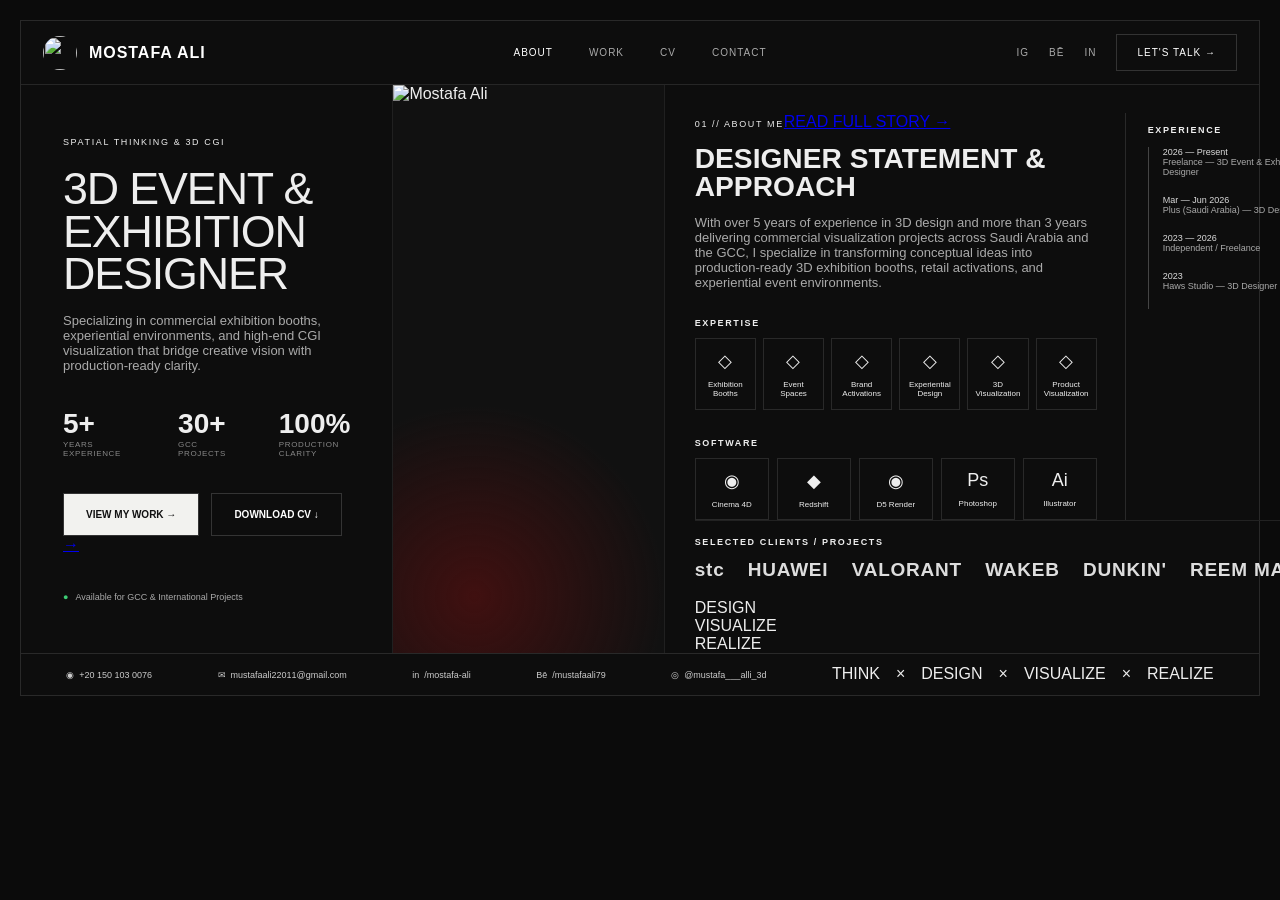
==== index.html @ ff453c5a "Add reference arrows story CTA and process labels" ====
<!doctype html><html lang="en"><head><meta charset="utf-8"><meta name="viewport" content="width=device-width,initial-scale=1"><title>Mostafa Ali — 3D Event & Exhibition Designer</title><link rel="stylesheet" href="assets/css/style.css"></head><body><div class="shell"><header class="top"><a class="identity" href="#"><img src="https://avatars.githubusercontent.com/u/331974521?v=4" alt=""><b>MOSTAFA ALI</b></a><nav><a class="active" href="#about">ABOUT</a><a href="work.html">WORK</a><a href="https://drive.google.com/file/d/16MJSN-XNbpXxex9k_omPLnBjtWDWvjJR/view" target="_blank">CV</a><a href="#contact">CONTACT</a></nav><div class="social"><a href="https://www.instagram.com/mustafa___alli_3d/" target="_blank">IG</a><a href="https://www.behance.net/mustafaali79" target="_blank">BĒ</a><a href="https://www.linkedin.com/in/mustafa-ali-787393229/" target="_blank">IN</a><a class="talk" href="https://wa.me/201501030076" target="_blank">LET'S TALK →</a></div></header><main class="dashboard" id="about"><section class="hero-copy"><small>SPATIAL THINKING & 3D CGI</small><h1>3D EVENT &<br>EXHIBITION DESIGNER</h1><p>Specializing in commercial exhibition booths, experiential environments, and high-end CGI visualization that bridge creative vision with production-ready clarity.</p><div class="metrics"><div><b>5+</b><span>YEARS EXPERIENCE</span></div><div><b>30+</b><span>GCC PROJECTS</span></div><div><b>100%</b><span>PRODUCTION CLARITY</span></div></div><div class="ctas"><a class="primary" href="work.html">VIEW MY WORK →</a><a href="https://drive.google.com/file/d/16MJSN-XNbpXxex9k_omPLnBjtWDWvjJR/view" target="_blank">DOWNLOAD CV ↓</a></div><a class="circle-arrow" href="work.html">→</a><div class="available">● &nbsp; Available for GCC & International Projects</div></section><section class="portrait-panel"><img src="https://avatars.githubusercontent.com/u/331974521?v=4" alt="Mostafa Ali"></section><section class="profile-panel"><div class="profile-main"><div class="profile-top"><small>01 // ABOUT ME</small><a href="#contact">READ FULL STORY →</a></div><h2>DESIGNER STATEMENT & APPROACH</h2><p>With over 5 years of experience in 3D design and more than 3 years delivering commercial visualization projects across Saudi Arabia and the GCC, I specialize in transforming conceptual ideas into production-ready 3D exhibition booths, retail activations, and experiential event environments.</p><h4>EXPERTISE</h4><div class="expertise"><span>◇<b>Exhibition<br>Booths</b></span><span>◇<b>Event<br>Spaces</b></span><span>◇<b>Brand<br>Activations</b></span><span>◇<b>Experiential<br>Design</b></span><span>◇<b>3D<br>Visualization</b></span><span>◇<b>Product<br>Visualization</b></span></div><h4>SOFTWARE</h4><div class="software-row"><span>◉<b>Cinema 4D</b></span><span>◆<b>Redshift</b></span><span>◉<b>D5 Render</b></span><span>Ps<b>Photoshop</b></span><span>Ai<b>Illustrator</b></span></div></div><aside class="experience"><h4>EXPERIENCE</h4><p><b>2026 — Present</b><br>Freelance — 3D Event & Exhibition Designer</p><p><b>Mar — Jun 2026</b><br>Plus (Saudi Arabia) — 3D Designer</p><p><b>2023 — 2026</b><br>Independent / Freelance</p><p><b>2023</b><br>Haws Studio — 3D Designer</p></aside><div class="clients"><h4>SELECTED CLIENTS / PROJECTS</h4><div><b>stc</b><b>HUAWEI</b><b>VALORANT</b><b>WAKEB</b><b>DUNKIN'</b><b>REEM MALL</b></div></div><div class="vertical-words">DESIGN<br>VISUALIZE<br>REALIZE</div></section></main><div class="contact-strip" id="contact"><a href="https://wa.me/201501030076" target="_blank">◉ &nbsp;+20 150 103 0076</a><a href="mailto:mustafaali22011@gmail.com">✉ &nbsp;mustafaali22011@gmail.com</a><a href="https://www.linkedin.com/in/mustafa-ali-787393229/" target="_blank">in &nbsp;/mostafa-ali</a><a href="https://www.behance.net/mustafaali79" target="_blank">Bē &nbsp;/mustafaali79</a><a href="https://www.instagram.com/mustafa___alli_3d/" target="_blank">◎ &nbsp;@mustafa___alli_3d</a><span class="process">THINK　×　DESIGN　×　VISUALIZE　×　REALIZE</span></div></div><script src="assets/js/projects.js"></script></body></html>
---- assets/css/style.css ----
*{box-sizing:border-box}html{scroll-behavior:smooth}body{margin:0;background:#0b0b0b;color:#eee;font-family:Arial,Helvetica,sans-serif}.shell{margin:20px;border:1px solid #292929;background:#0d0d0d}.top{height:64px;border-bottom:1px solid #262626;display:grid;grid-template-columns:1fr auto 1fr;align-items:center;padding:0 22px}.identity{display:flex;align-items:center;gap:12px;color:#fff;text-decoration:none;letter-spacing:.06em}.identity img{width:34px;height:34px;border-radius:50%;object-fit:cover}.top nav{display:flex;gap:36px}.top nav a,.social a{font-size:10px;letter-spacing:.1em;color:#aaa;text-decoration:none}.top nav a.active,.top nav a:hover{color:#fff}.social{justify-self:end;display:flex;align-items:center;gap:20px}.social .talk{border:1px solid #333;padding:12px 20px;color:#fff}.dashboard{display:grid;grid-template-columns:30% 22% 48%;min-height:560px}.hero-copy{padding:46px 42px 26px}.hero-copy small,.profile-panel small,h4{font-size:9px;letter-spacing:.18em}.hero-copy h1{font-size:clamp(38px,3.5vw,66px);line-height:.95;font-weight:500;letter-spacing:-.025em;margin:18px 0}.hero-copy>p,.profile-main>p{color:#aaa;font-size:13px;max-width:600px}.metrics{display:flex;gap:52px;margin:35px 0}.metrics div{display:flex;flex-direction:column}.metrics b{font-size:28px}.metrics span{font-size:8px;color:#888;letter-spacing:.08em}.ctas{display:flex;gap:12px}.ctas a{border:1px solid #343434;color:#fff;text-decoration:none;padding:15px 22px;font-size:10px;font-weight:700}.ctas .primary{background:#f2f2ef;color:#111}.available{margin-top:38px;color:#aaa;font-size:9px}.available:first-letter{color:#3dcc75}.portrait-panel{border-left:1px solid #202020;border-right:1px solid #202020;background:radial-gradient(circle at 30% 90%,#401010,transparent 35%),#111;overflow:hidden}.portrait-panel img{width:100%;height:100%;object-fit:cover;object-position:center top;display:block;filter:saturate(.88)}.profile-panel{display:grid;grid-template-columns:1fr 185px;grid-template-rows:1fr auto;padding:28px 30px 0;gap:0 28px}.profile-main h2{font-size:clamp(24px,2.2vw,39px);line-height:1;margin:14px 0}.profile-main h4{margin:28px 0 10px}.expertise{display:grid;grid-template-columns:repeat(6,1fr);gap:7px}.expertise span,.software-row span{border:1px solid #292929;min-height:72px;display:flex;flex-direction:column;align-items:center;justify-content:center;text-align:center;font-size:18px}.expertise b,.software-row b{font-size:8px;font-weight:500;margin-top:8px}.software-row{display:flex;gap:8px}.software-row span{width:74px;min-height:62px}.experience{border-left:1px solid #292929;padding-left:22px}.experience p{font-size:9px;color:#aaa;border-left:1px solid #444;padding:0 0 18px 14px;margin:0}.experience b{color:#ddd;font-weight:500}.clients{grid-column:1/3;border-top:1px solid #222;padding:16px 0 18px}.clients h4{margin:0 0 12px}.clients div{display:flex;align-items:center;justify-content:space-between;gap:20px;flex-wrap:wrap}.clients b{font-size:19px;letter-spacing:.04em;color:#ddd}.contact-strip{min-height:42px;border-top:1px solid #292929;display:flex;align-items:center;justify-content:space-around;gap:15px;padding:10px 20px}.contact-strip a{font-size:9px;color:#ccc;text-decoration:none}.work-page{margin:20px;border:1px solid #292929;background:#0d0d0d;min-height:calc(100vh - 40px)}.work-layout{display:grid;grid-template-columns:26% 74%;padding:42px;gap:28px}.work-intro{position:sticky;top:30px;align-self:start}.work-intro h1{font-size:48px;line-height:.95;font-weight:500;margin:18px 0}.work-intro p{color:#999;font-size:12px;max-width:280px}.filters{display:flex;flex-wrap:wrap;gap:7px;margin-top:28px}.filters button{background:none;border:1px solid #292929;color:#aaa;padding:10px 14px;font-size:8px;letter-spacing:.08em}.filters button.active{background:#eee;color:#111}.project-grid{display:grid;grid-template-columns:repeat(4,1fr);gap:10px}.project-card{position:relative;min-height:250px;background:#151515;border:1px solid #292929;overflow:hidden;text-decoration:none;color:#fff}.project-card.wide{grid-column:auto}.project-image{position:absolute;inset:0;width:100%;height:75%;object-fit:cover;transition:.4s}.project-card:hover .project-image{transform:scale(1.02)}.project-overlay{position:absolute;left:0;right:0;bottom:0;min-height:25%;background:#111;padding:10px 12px;display:flex;justify-content:space-between;align-items:center}.project-overlay h3{font-size:12px;margin:0}.project-overlay p{font-size:8px;color:#999;margin:4px 0 0;text-transform:uppercase}.project-overlay span{font-size:9px}.project-page{max-width:1300px;margin:auto;padding:30px}.project-hero{padding:45px 0}.project-hero h1{font-size:clamp(45px,7vw,95px);font-weight:500;line-height:.95}.project-meta{display:flex;gap:30px;font-size:10px;color:#999}.gallery{display:grid;gap:12px}.gallery figure{margin:0}.gallery img{width:100%;display:block}.project-end{padding:30px 0 80px;display:flex;gap:10px}.btn{border:1px solid #333;padding:14px 18px;color:#fff;text-decoration:none;font-size:10px}.btn.light{background:#eee;color:#111}@media(max-width:1000px){.dashboard{grid-template-columns:1fr 1fr}.profile-panel{grid-column:1/3}.portrait-panel{min-height:500px}.expertise{grid-template-columns:repeat(3,1fr)}.work-layout{grid-template-columns:1fr}.work-intro{position:static}.project-grid{grid-template-columns:repeat(2,1fr)}}@media(max-width:650px){.shell,.work-page{margin:8px}.top{grid-template-columns:1fr auto;height:auto;padding:12px}.top nav{order:3;grid-column:1/3;width:100%;justify-content:space-between;margin-top:12px;gap:10px}.social>a:not(.talk){display:none}.dashboard{display:block}.hero-copy{padding:42px 20px}.hero-copy h1{font-size:44px}.metrics{gap:24px}.metrics b{font-size:22px}.portrait-panel{height:480px}.profile-panel{display:block;padding:30px 20px}.experience{margin-top:28px}.expertise{grid-template-columns:repeat(2,1fr)}.clients{margin-top:20px}.contact-strip{flex-direction:column;align-items:flex-start;padding:18px}.work-layout{padding:25px 14px}.project-grid{grid-template-columns:1fr}.project-card{min-height:330px}.software-row{flex-wrap:wrap}}
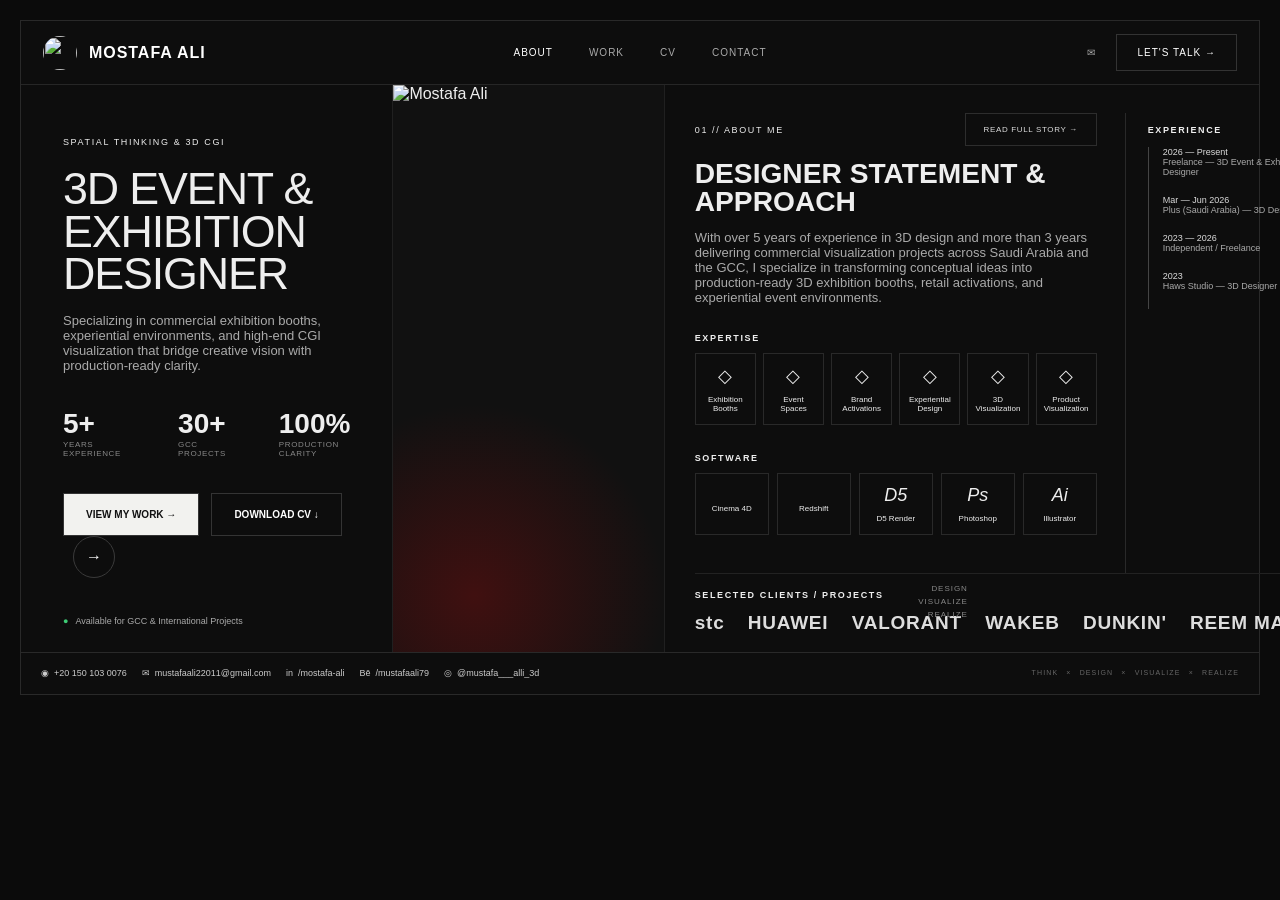
==== commit c344030f: "Improve homepage portrait and clickable social/software icons" ====
--- a/index.html
+++ b/index.html
@@ -1 +1,14 @@
-<!doctype html><html lang="en"><head><meta charset="utf-8"><meta name="viewport" content="width=device-width,initial-scale=1"><title>Mostafa Ali — 3D Event & Exhibition Designer</title><link rel="stylesheet" href="assets/css/style.css"></head><body><div class="shell"><header class="top"><a class="identity" href="#"><img src="https://avatars.githubusercontent.com/u/331974521?v=4" alt=""><b>MOSTAFA ALI</b></a><nav><a class="active" href="#about">ABOUT</a><a href="work.html">WORK</a><a href="https://drive.google.com/file/d/16MJSN-XNbpXxex9k_omPLnBjtWDWvjJR/view" target="_blank">CV</a><a href="#contact">CONTACT</a></nav><div class="social"><a href="https://www.instagram.com/mustafa___alli_3d/" target="_blank">IG</a><a href="https://www.behance.net/mustafaali79" target="_blank">BĒ</a><a href="https://www.linkedin.com/in/mustafa-ali-787393229/" target="_blank">IN</a><a class="talk" href="https://wa.me/201501030076" target="_blank">LET'S TALK →</a></div></header><main class="dashboard" id="about"><section class="hero-copy"><small>SPATIAL THINKING & 3D CGI</small><h1>3D EVENT &<br>EXHIBITION DESIGNER</h1><p>Specializing in commercial exhibition booths, experiential environments, and high-end CGI visualization that bridge creative vision with production-ready clarity.</p><div class="metrics"><div><b>5+</b><span>YEARS EXPERIENCE</span></div><div><b>30+</b><span>GCC PROJECTS</span></div><div><b>100%</b><span>PRODUCTION CLARITY</span></div></div><div class="ctas"><a class="primary" href="work.html">VIEW MY WORK →</a><a href="https://drive.google.com/file/d/16MJSN-XNbpXxex9k_omPLnBjtWDWvjJR/view" target="_blank">DOWNLOAD CV ↓</a></div><a class="circle-arrow" href="work.html">→</a><div class="available">● &nbsp; Available for GCC & International Projects</div></section><section class="portrait-panel"><img src="https://avatars.githubusercontent.com/u/331974521?v=4" alt="Mostafa Ali"></section><section class="profile-panel"><div class="profile-main"><div class="profile-top"><small>01 // ABOUT ME</small><a href="#contact">READ FULL STORY →</a></div><h2>DESIGNER STATEMENT & APPROACH</h2><p>With over 5 years of experience in 3D design and more than 3 years delivering commercial visualization projects across Saudi Arabia and the GCC, I specialize in transforming conceptual ideas into production-ready 3D exhibition booths, retail activations, and experiential event environments.</p><h4>EXPERTISE</h4><div class="expertise"><span>◇<b>Exhibition<br>Booths</b></span><span>◇<b>Event<br>Spaces</b></span><span>◇<b>Brand<br>Activations</b></span><span>◇<b>Experiential<br>Design</b></span><span>◇<b>3D<br>Visualization</b></span><span>◇<b>Product<br>Visualization</b></span></div><h4>SOFTWARE</h4><div class="software-row"><span>◉<b>Cinema 4D</b></span><span>◆<b>Redshift</b></span><span>◉<b>D5 Render</b></span><span>Ps<b>Photoshop</b></span><span>Ai<b>Illustrator</b></span></div></div><aside class="experience"><h4>EXPERIENCE</h4><p><b>2026 — Present</b><br>Freelance — 3D Event & Exhibition Designer</p><p><b>Mar — Jun 2026</b><br>Plus (Saudi Arabia) — 3D Designer</p><p><b>2023 — 2026</b><br>Independent / Freelance</p><p><b>2023</b><br>Haws Studio — 3D Designer</p></aside><div class="clients"><h4>SELECTED CLIENTS / PROJECTS</h4><div><b>stc</b><b>HUAWEI</b><b>VALORANT</b><b>WAKEB</b><b>DUNKIN'</b><b>REEM MALL</b></div></div><div class="vertical-words">DESIGN<br>VISUALIZE<br>REALIZE</div></section></main><div class="contact-strip" id="contact"><a href="https://wa.me/201501030076" target="_blank">◉ &nbsp;+20 150 103 0076</a><a href="mailto:mustafaali22011@gmail.com">✉ &nbsp;mustafaali22011@gmail.com</a><a href="https://www.linkedin.com/in/mustafa-ali-787393229/" target="_blank">in &nbsp;/mostafa-ali</a><a href="https://www.behance.net/mustafaali79" target="_blank">Bē &nbsp;/mustafaali79</a><a href="https://www.instagram.com/mustafa___alli_3d/" target="_blank">◎ &nbsp;@mustafa___alli_3d</a><span class="process">THINK　×　DESIGN　×　VISUALIZE　×　REALIZE</span></div></div><script src="assets/js/projects.js"></script></body></html>+<!doctype html><html lang="en"><head><meta charset="utf-8"><meta name="viewport" content="width=device-width,initial-scale=1"><title>Mostafa Ali — 3D Event & Exhibition Designer</title><link rel="stylesheet" href="assets/css/style.css?v=8"></head><body><div class="shell"><header class="top"><a class="identity" href="#"><img src="assets/images/profile.webp" alt=""><b>MOSTAFA ALI</b></a><nav><a class="active" href="#about">ABOUT</a><a href="work.html">WORK</a><a href="https://drive.google.com/file/d/16MJSN-XNbpXxex9k_omPLnBjtWDWvjJR/view" target="_blank">CV</a><a href="#contact">CONTACT</a></nav><div class="social social-icons">
+<a class="social-icon" href="https://www.instagram.com/mustafa___alli_3d/" target="_blank" rel="noopener" aria-label="Instagram" title="Instagram"><img src="https://cdn.simpleicons.org/instagram/ffffff" alt=""></a>
+<a class="social-icon" href="https://www.behance.net/mustafaali79" target="_blank" rel="noopener" aria-label="Behance" title="Behance"><img src="https://cdn.simpleicons.org/behance/ffffff" alt=""></a>
+<a class="social-icon" href="https://www.linkedin.com/in/mustafa-ali-787393229/" target="_blank" rel="noopener" aria-label="LinkedIn" title="LinkedIn"><img src="https://cdn.simpleicons.org/linkedin/ffffff" alt=""></a>
+<a class="social-icon" href="https://wa.me/201501030076" target="_blank" rel="noopener" aria-label="WhatsApp" title="WhatsApp"><img src="https://cdn.simpleicons.org/whatsapp/ffffff" alt=""></a>
+<a class="social-icon mail-icon" href="mailto:mustafaali22011@gmail.com" aria-label="Email" title="Email"><span>✉</span></a>
+<a class="talk" href="https://wa.me/201501030076" target="_blank" rel="noopener">LET'S TALK →</a>
+</div></header><main class="dashboard" id="about"><section class="hero-copy"><small>SPATIAL THINKING & 3D CGI</small><h1>3D EVENT &<br>EXHIBITION DESIGNER</h1><p>Specializing in commercial exhibition booths, experiential environments, and high-end CGI visualization that bridge creative vision with production-ready clarity.</p><div class="metrics"><div><b>5+</b><span>YEARS EXPERIENCE</span></div><div><b>30+</b><span>GCC PROJECTS</span></div><div><b>100%</b><span>PRODUCTION CLARITY</span></div></div><div class="ctas"><a class="primary" href="work.html">VIEW MY WORK →</a><a href="https://drive.google.com/file/d/16MJSN-XNbpXxex9k_omPLnBjtWDWvjJR/view" target="_blank">DOWNLOAD CV ↓</a></div><a class="circle-arrow" href="work.html">→</a><div class="available">● &nbsp; Available for GCC & International Projects</div></section><section class="portrait-panel"><img src="assets/images/profile.webp" alt="Mostafa Ali"></section><section class="profile-panel"><div class="profile-main"><div class="profile-top"><small>01 // ABOUT ME</small><a href="#contact">READ FULL STORY →</a></div><h2>DESIGNER STATEMENT & APPROACH</h2><p>With over 5 years of experience in 3D design and more than 3 years delivering commercial visualization projects across Saudi Arabia and the GCC, I specialize in transforming conceptual ideas into production-ready 3D exhibition booths, retail activations, and experiential event environments.</p><h4>EXPERTISE</h4><div class="expertise"><span>◇<b>Exhibition<br>Booths</b></span><span>◇<b>Event<br>Spaces</b></span><span>◇<b>Brand<br>Activations</b></span><span>◇<b>Experiential<br>Design</b></span><span>◇<b>3D<br>Visualization</b></span><span>◇<b>Product<br>Visualization</b></span></div><h4>SOFTWARE</h4><div class="software-row">
+<span class="software-card"><i class="software-icon c4d-icon" aria-hidden="true"></i><b>Cinema 4D</b></span>
+<span class="software-card"><i class="software-icon redshift-icon" aria-hidden="true"><em></em></i><b>Redshift</b></span>
+<span class="software-card"><i class="software-icon d5-icon" aria-hidden="true">D5</i><b>D5 Render</b></span>
+<span class="software-card"><i class="software-icon ps-icon" aria-hidden="true">Ps</i><b>Photoshop</b></span>
+<span class="software-card"><i class="software-icon ai-icon" aria-hidden="true">Ai</i><b>Illustrator</b></span>
+</div></div><aside class="experience"><h4>EXPERIENCE</h4><p><b>2026 — Present</b><br>Freelance — 3D Event & Exhibition Designer</p><p><b>Mar — Jun 2026</b><br>Plus (Saudi Arabia) — 3D Designer</p><p><b>2023 — 2026</b><br>Independent / Freelance</p><p><b>2023</b><br>Haws Studio — 3D Designer</p></aside><div class="clients"><h4>SELECTED CLIENTS / PROJECTS</h4><div><b>stc</b><b>HUAWEI</b><b>VALORANT</b><b>WAKEB</b><b>DUNKIN'</b><b>REEM MALL</b></div></div><div class="vertical-words">DESIGN<br>VISUALIZE<br>REALIZE</div></section></main><div class="contact-strip" id="contact"><a href="https://wa.me/201501030076" target="_blank">◉ &nbsp;+20 150 103 0076</a><a href="mailto:mustafaali22011@gmail.com">✉ &nbsp;mustafaali22011@gmail.com</a><a href="https://www.linkedin.com/in/mustafa-ali-787393229/" target="_blank">in &nbsp;/mostafa-ali</a><a href="https://www.behance.net/mustafaali79" target="_blank">Bē &nbsp;/mustafaali79</a><a href="https://www.instagram.com/mustafa___alli_3d/" target="_blank">◎ &nbsp;@mustafa___alli_3d</a><span class="process">THINK　×　DESIGN　×　VISUALIZE　×　REALIZE</span></div></div><script src="assets/js/projects.js"></script></body></html>
--- a/assets/css/style.css
+++ b/assets/css/style.css
@@ -1 +1,54 @@
-*{box-sizing:border-box}html{scroll-behavior:smooth}body{margin:0;background:#0b0b0b;color:#eee;font-family:Arial,Helvetica,sans-serif}.shell{margin:20px;border:1px solid #292929;background:#0d0d0d}.top{height:64px;border-bottom:1px solid #262626;display:grid;grid-template-columns:1fr auto 1fr;align-items:center;padding:0 22px}.identity{display:flex;align-items:center;gap:12px;color:#fff;text-decoration:none;letter-spacing:.06em}.identity img{width:34px;height:34px;border-radius:50%;object-fit:cover}.top nav{display:flex;gap:36px}.top nav a,.social a{font-size:10px;letter-spacing:.1em;color:#aaa;text-decoration:none}.top nav a.active,.top nav a:hover{color:#fff}.social{justify-self:end;display:flex;align-items:center;gap:20px}.social .talk{border:1px solid #333;padding:12px 20px;color:#fff}.dashboard{display:grid;grid-template-columns:30% 22% 48%;min-height:560px}.hero-copy{padding:46px 42px 26px}.hero-copy small,.profile-panel small,h4{font-size:9px;letter-spacing:.18em}.hero-copy h1{font-size:clamp(38px,3.5vw,66px);line-height:.95;font-weight:500;letter-spacing:-.025em;margin:18px 0}.hero-copy>p,.profile-main>p{color:#aaa;font-size:13px;max-width:600px}.metrics{display:flex;gap:52px;margin:35px 0}.metrics div{display:flex;flex-direction:column}.metrics b{font-size:28px}.metrics span{font-size:8px;color:#888;letter-spacing:.08em}.ctas{display:flex;gap:12px}.ctas a{border:1px solid #343434;color:#fff;text-decoration:none;padding:15px 22px;font-size:10px;font-weight:700}.ctas .primary{background:#f2f2ef;color:#111}.available{margin-top:38px;color:#aaa;font-size:9px}.available:first-letter{color:#3dcc75}.portrait-panel{border-left:1px solid #202020;border-right:1px solid #202020;background:radial-gradient(circle at 30% 90%,#401010,transparent 35%),#111;overflow:hidden}.portrait-panel img{width:100%;height:100%;object-fit:cover;object-position:center top;display:block;filter:saturate(.88)}.profile-panel{display:grid;grid-template-columns:1fr 185px;grid-template-rows:1fr auto;padding:28px 30px 0;gap:0 28px}.profile-main h2{font-size:clamp(24px,2.2vw,39px);line-height:1;margin:14px 0}.profile-main h4{margin:28px 0 10px}.expertise{display:grid;grid-template-columns:repeat(6,1fr);gap:7px}.expertise span,.software-row span{border:1px solid #292929;min-height:72px;display:flex;flex-direction:column;align-items:center;justify-content:center;text-align:center;font-size:18px}.expertise b,.software-row b{font-size:8px;font-weight:500;margin-top:8px}.software-row{display:flex;gap:8px}.software-row span{width:74px;min-height:62px}.experience{border-left:1px solid #292929;padding-left:22px}.experience p{font-size:9px;color:#aaa;border-left:1px solid #444;padding:0 0 18px 14px;margin:0}.experience b{color:#ddd;font-weight:500}.clients{grid-column:1/3;border-top:1px solid #222;padding:16px 0 18px}.clients h4{margin:0 0 12px}.clients div{display:flex;align-items:center;justify-content:space-between;gap:20px;flex-wrap:wrap}.clients b{font-size:19px;letter-spacing:.04em;color:#ddd}.contact-strip{min-height:42px;border-top:1px solid #292929;display:flex;align-items:center;justify-content:space-around;gap:15px;padding:10px 20px}.contact-strip a{font-size:9px;color:#ccc;text-decoration:none}.work-page{margin:20px;border:1px solid #292929;background:#0d0d0d;min-height:calc(100vh - 40px)}.work-layout{display:grid;grid-template-columns:26% 74%;padding:42px;gap:28px}.work-intro{position:sticky;top:30px;align-self:start}.work-intro h1{font-size:48px;line-height:.95;font-weight:500;margin:18px 0}.work-intro p{color:#999;font-size:12px;max-width:280px}.filters{display:flex;flex-wrap:wrap;gap:7px;margin-top:28px}.filters button{background:none;border:1px solid #292929;color:#aaa;padding:10px 14px;font-size:8px;letter-spacing:.08em}.filters button.active{background:#eee;color:#111}.project-grid{display:grid;grid-template-columns:repeat(4,1fr);gap:10px}.project-card{position:relative;min-height:250px;background:#151515;border:1px solid #292929;overflow:hidden;text-decoration:none;color:#fff}.project-card.wide{grid-column:auto}.project-image{position:absolute;inset:0;width:100%;height:75%;object-fit:cover;transition:.4s}.project-card:hover .project-image{transform:scale(1.02)}.project-overlay{position:absolute;left:0;right:0;bottom:0;min-height:25%;background:#111;padding:10px 12px;display:flex;justify-content:space-between;align-items:center}.project-overlay h3{font-size:12px;margin:0}.project-overlay p{font-size:8px;color:#999;margin:4px 0 0;text-transform:uppercase}.project-overlay span{font-size:9px}.project-page{max-width:1300px;margin:auto;padding:30px}.project-hero{padding:45px 0}.project-hero h1{font-size:clamp(45px,7vw,95px);font-weight:500;line-height:.95}.project-meta{display:flex;gap:30px;font-size:10px;color:#999}.gallery{display:grid;gap:12px}.gallery figure{margin:0}.gallery img{width:100%;display:block}.project-end{padding:30px 0 80px;display:flex;gap:10px}.btn{border:1px solid #333;padding:14px 18px;color:#fff;text-decoration:none;font-size:10px}.btn.light{background:#eee;color:#111}@media(max-width:1000px){.dashboard{grid-template-columns:1fr 1fr}.profile-panel{grid-column:1/3}.portrait-panel{min-height:500px}.expertise{grid-template-columns:repeat(3,1fr)}.work-layout{grid-template-columns:1fr}.work-intro{position:static}.project-grid{grid-template-columns:repeat(2,1fr)}}@media(max-width:650px){.shell,.work-page{margin:8px}.top{grid-template-columns:1fr auto;height:auto;padding:12px}.top nav{order:3;grid-column:1/3;width:100%;justify-content:space-between;margin-top:12px;gap:10px}.social>a:not(.talk){display:none}.dashboard{display:block}.hero-copy{padding:42px 20px}.hero-copy h1{font-size:44px}.metrics{gap:24px}.metrics b{font-size:22px}.portrait-panel{height:480px}.profile-panel{display:block;padding:30px 20px}.experience{margin-top:28px}.expertise{grid-template-columns:repeat(2,1fr)}.clients{margin-top:20px}.contact-strip{flex-direction:column;align-items:flex-start;padding:18px}.work-layout{padding:25px 14px}.project-grid{grid-template-columns:1fr}.project-card{min-height:330px}.software-row{flex-wrap:wrap}}+*{box-sizing:border-box}html{scroll-behavior:smooth}body{margin:0;background:#0b0b0b;color:#eee;font-family:Arial,Helvetica,sans-serif}.shell{margin:20px;border:1px solid #292929;background:#0d0d0d}.top{height:64px;border-bottom:1px solid #262626;display:grid;grid-template-columns:1fr auto 1fr;align-items:center;padding:0 22px}.identity{display:flex;align-items:center;gap:12px;color:#fff;text-decoration:none;letter-spacing:.06em}.identity img{width:34px;height:34px;border-radius:50%;object-fit:cover}.top nav{display:flex;gap:36px}.top nav a,.social a{font-size:10px;letter-spacing:.1em;color:#aaa;text-decoration:none}.top nav a.active,.top nav a:hover{color:#fff}.social{justify-self:end;display:flex;align-items:center;gap:20px}.social .talk{border:1px solid #333;padding:12px 20px;color:#fff}.dashboard{display:grid;grid-template-columns:30% 22% 48%;min-height:560px}.hero-copy{padding:46px 42px 26px}.hero-copy small,.profile-panel small,h4{font-size:9px;letter-spacing:.18em}.hero-copy h1{font-size:clamp(38px,3.5vw,66px);line-height:.95;font-weight:500;letter-spacing:-.025em;margin:18px 0}.hero-copy>p,.profile-main>p{color:#aaa;font-size:13px;max-width:600px}.metrics{display:flex;gap:52px;margin:35px 0}.metrics div{display:flex;flex-direction:column}.metrics b{font-size:28px}.metrics span{font-size:8px;color:#888;letter-spacing:.08em}.ctas{display:flex;gap:12px}.ctas a{border:1px solid #343434;color:#fff;text-decoration:none;padding:15px 22px;font-size:10px;font-weight:700}.ctas .primary{background:#f2f2ef;color:#111}.available{margin-top:38px;color:#aaa;font-size:9px}.available:first-letter{color:#3dcc75}.portrait-panel{border-left:1px solid #202020;border-right:1px solid #202020;background:radial-gradient(circle at 30% 90%,#401010,transparent 35%),#111;overflow:hidden}.portrait-panel img{width:100%;height:100%;object-fit:cover;object-position:center top;display:block;filter:saturate(.88)}.profile-panel{display:grid;grid-template-columns:1fr 185px;grid-template-rows:1fr auto;padding:28px 30px 0;gap:0 28px}.profile-main h2{font-size:clamp(24px,2.2vw,39px);line-height:1;margin:14px 0}.profile-main h4{margin:28px 0 10px}.expertise{display:grid;grid-template-columns:repeat(6,1fr);gap:7px}.expertise span,.software-row span{border:1px solid #292929;min-height:72px;display:flex;flex-direction:column;align-items:center;justify-content:center;text-align:center;font-size:18px}.expertise b,.software-row b{font-size:8px;font-weight:500;margin-top:8px}.software-row{display:flex;gap:8px}.software-row span{width:74px;min-height:62px}.experience{border-left:1px solid #292929;padding-left:22px}.experience p{font-size:9px;color:#aaa;border-left:1px solid #444;padding:0 0 18px 14px;margin:0}.experience b{color:#ddd;font-weight:500}.clients{grid-column:1/3;border-top:1px solid #222;padding:16px 0 18px}.clients h4{margin:0 0 12px}.clients div{display:flex;align-items:center;justify-content:space-between;gap:20px;flex-wrap:wrap}.clients b{font-size:19px;letter-spacing:.04em;color:#ddd}.contact-strip{min-height:42px;border-top:1px solid #292929;display:flex;align-items:center;justify-content:space-around;gap:15px;padding:10px 20px}.contact-strip a{font-size:9px;color:#ccc;text-decoration:none}.work-page{margin:20px;border:1px solid #292929;background:#0d0d0d;min-height:calc(100vh - 40px)}.work-layout{display:grid;grid-template-columns:26% 74%;padding:42px;gap:28px}.work-intro{position:sticky;top:30px;align-self:start}.work-intro h1{font-size:48px;line-height:.95;font-weight:500;margin:18px 0}.work-intro p{color:#999;font-size:12px;max-width:280px}.filters{display:flex;flex-wrap:wrap;gap:7px;margin-top:28px}.filters button{background:none;border:1px solid #292929;color:#aaa;padding:10px 14px;font-size:8px;letter-spacing:.08em}.filters button.active{background:#eee;color:#111}.project-grid{display:grid;grid-template-columns:repeat(4,1fr);gap:10px}.project-card{position:relative;min-height:250px;background:#151515;border:1px solid #292929;overflow:hidden;text-decoration:none;color:#fff}.project-card.wide{grid-column:auto}.project-image{position:absolute;inset:0;width:100%;height:75%;object-fit:cover;transition:.4s}.project-card:hover .project-image{transform:scale(1.02)}.project-overlay{position:absolute;left:0;right:0;bottom:0;min-height:25%;background:#111;padding:10px 12px;display:flex;justify-content:space-between;align-items:center}.project-overlay h3{font-size:12px;margin:0}.project-overlay p{font-size:8px;color:#999;margin:4px 0 0;text-transform:uppercase}.project-overlay span{font-size:9px}.project-page{max-width:1300px;margin:auto;padding:30px}.project-hero{padding:45px 0}.project-hero h1{font-size:clamp(45px,7vw,95px);font-weight:500;line-height:.95}.project-meta{display:flex;gap:30px;font-size:10px;color:#999}.gallery{display:grid;gap:12px}.gallery figure{margin:0}.gallery img{width:100%;display:block}.project-end{padding:30px 0 80px;display:flex;gap:10px}.btn{border:1px solid #333;padding:14px 18px;color:#fff;text-decoration:none;font-size:10px}.btn.light{background:#eee;color:#111}@media(max-width:1000px){.dashboard{grid-template-columns:1fr 1fr}.profile-panel{grid-column:1/3}.portrait-panel{min-height:500px}.expertise{grid-template-columns:repeat(3,1fr)}.work-layout{grid-template-columns:1fr}.work-intro{position:static}.project-grid{grid-template-columns:repeat(2,1fr)}}@media(max-width:650px){.shell,.work-page{margin:8px}.top{grid-template-columns:1fr auto;height:auto;padding:12px}.top nav{order:3;grid-column:1/3;width:100%;justify-content:space-between;margin-top:12px;gap:10px}.social>a:not(.talk){display:none}.dashboard{display:block}.hero-copy{padding:42px 20px}.hero-copy h1{font-size:44px}.metrics{gap:24px}.metrics b{font-size:22px}.portrait-panel{height:480px}.profile-panel{display:block;padding:30px 20px}.experience{margin-top:28px}.expertise{grid-template-columns:repeat(2,1fr)}.clients{margin-top:20px}.contact-strip{flex-direction:column;align-items:flex-start;padding:18px}.work-layout{padding:25px 14px}.project-grid{grid-template-columns:1fr}.project-card{min-height:330px}.software-row{flex-wrap:wrap}}
+.circle-arrow{display:inline-grid;place-items:center;width:42px;height:42px;border:1px solid #3a3a3a;border-radius:50%;color:#fff;text-decoration:none;margin:0 0 0 10px}.profile-top{display:flex;justify-content:space-between;align-items:center}.profile-top a{border:1px solid #2d2d2d;padding:11px 18px;color:#ddd;text-decoration:none;font-size:8px;letter-spacing:.08em}.vertical-words{position:absolute;right:49%;bottom:30px;text-align:right;color:#888;font-size:8px;letter-spacing:.12em;line-height:1.6}.profile-panel{position:relative}.process{margin-left:auto;color:#666;font-size:7px;letter-spacing:.16em}.contact-strip{position:relative}.project-overlay{gap:10px}.project-overlay .num{font-size:18px;font-weight:400}.project-overlay>div{flex:1}.project-card{min-height:260px}@media(max-width:650px){.vertical-words,.process{display:none}.profile-top a{display:none}.circle-arrow{vertical-align:middle}}
+
+/* Project detail page */
+.project-shell{margin:20px;border:1px solid #292929;background:#0d0d0d;min-height:calc(100vh - 40px)}
+.project-top{grid-template-columns:1fr auto 1fr}
+.project-top .identity{justify-self:start}
+.project-top .identity b{color:#d8c9b4;font-size:15px;font-weight:700;letter-spacing:.12em}
+.project-top nav{justify-self:center;display:flex;align-items:center;gap:38px}
+.project-top nav a{color:#a99780;font-size:10px;font-weight:600;letter-spacing:.15em;transition:.2s}
+.project-top nav a:hover,.project-top nav a.active{color:#f0dfc7}
+.project-top .social{justify-self:end}
+.project-page{max-width:none;margin:0;padding:0}
+.project-hero-card{max-width:1380px;margin:0 auto;padding:58px 48px 34px;border-bottom:1px solid #282828}
+.project-back{display:inline-block;color:#8e806f;font-size:10px;letter-spacing:.14em;text-decoration:none;margin-bottom:42px}
+.project-title-row{display:grid;grid-template-columns:minmax(0,1fr) auto;gap:45px;align-items:end}
+.project-kicker{font-size:9px;letter-spacing:.18em;color:#8f8374;margin-bottom:14px}
+.project-title-row h1{font-size:clamp(48px,6.5vw,104px);line-height:.92;font-weight:500;letter-spacing:-.04em;margin:0;max-width:1000px;overflow-wrap:anywhere}
+.behance-btn{display:inline-flex;align-items:center;justify-content:center;min-height:46px;padding:0 22px;border-radius:14px;background:#eee8df;color:#111!important;text-decoration:none!important;font-size:10px;font-weight:800;letter-spacing:.08em;border:1px solid #eee8df;white-space:nowrap;box-shadow:0 5px 18px rgba(0,0,0,.2)}
+.behance-btn:hover{background:#fff;border-color:#fff}
+.project-facts{display:grid;grid-template-columns:2fr 1fr 1fr;gap:18px;margin-top:48px;padding-top:20px;border-top:1px solid #262626}
+.project-facts div{display:flex;flex-direction:column;gap:5px}
+.project-facts span{font-size:8px;color:#777;letter-spacing:.14em}
+.project-facts b{font-size:10px;color:#c7bba9;letter-spacing:.06em;font-weight:600}
+.gallery{max-width:1380px;margin:0 auto;padding:30px 48px 44px;display:grid;grid-template-columns:repeat(2,minmax(0,1fr));gap:16px}
+.gallery figure{margin:0;background:#121212;overflow:hidden;border:1px solid #222}
+.gallery figure:first-child,.gallery figure:nth-child(6n+1){grid-column:1/-1}
+.gallery img{display:block;width:100%;height:100%;min-height:280px;object-fit:cover}
+.gallery figure:first-child img,.gallery figure:nth-child(6n+1) img{height:auto;min-height:0;object-fit:contain}
+.project-end{max-width:1380px;margin:0 auto;padding:0 48px 65px;display:flex;gap:12px;flex-wrap:wrap}
+.back-work-btn{display:inline-flex;align-items:center;justify-content:center;min-height:46px;padding:0 22px;border-radius:14px;border:1px solid #333;color:#c9bca9;text-decoration:none;font-size:10px;font-weight:700;letter-spacing:.08em}
+.back-work-btn:hover{border-color:#6d6254;color:#fff}
+@media(max-width:900px){
+  .project-shell{margin:8px}
+  .project-top{grid-template-columns:1fr auto}
+  .project-top nav{order:3;grid-column:1/3;width:100%;justify-content:center;margin-top:12px;gap:22px}
+  .project-top .social{display:none}
+  .project-hero-card{padding:42px 22px 28px}
+  .project-title-row{grid-template-columns:1fr;align-items:start}
+  .project-title-row .behance-btn{justify-self:start}
+  .project-facts{grid-template-columns:1fr 1fr 1fr}
+  .gallery{padding:22px;grid-template-columns:1fr;gap:10px}
+  .gallery figure,.gallery figure:first-child,.gallery figure:nth-child(6n+1){grid-column:auto}
+  .gallery img,.gallery figure:first-child img,.gallery figure:nth-child(6n+1) img{height:auto;min-height:0;object-fit:contain}
+  .project-end{padding:0 22px 45px}
+}
+@media(max-width:560px){
+  .project-top .identity b{font-size:12px}
+  .project-top nav{gap:14px}
+  .project-top nav a{font-size:8px}
+  .project-title-row h1{font-size:43px}
+  .project-facts{grid-template-columns:1fr;gap:12px}
+  .behance-btn,.back-work-btn{width:100%}
+}
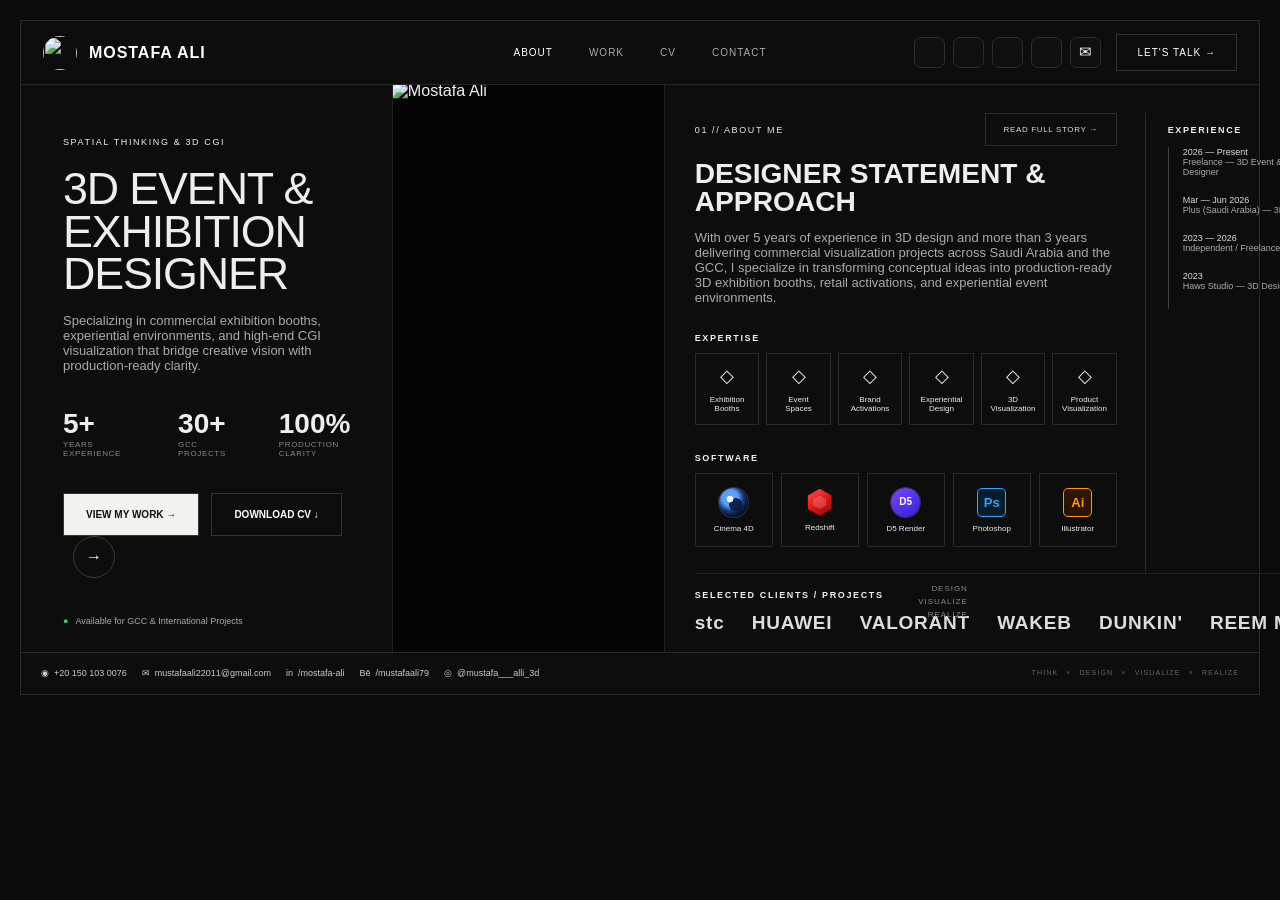
==== commit 393d918f: "Use full-quality portfolio portrait asset on homepage" ====
--- a/index.html
+++ b/index.html
@@ -1,11 +1,11 @@
-<!doctype html><html lang="en"><head><meta charset="utf-8"><meta name="viewport" content="width=device-width,initial-scale=1"><title>Mostafa Ali — 3D Event & Exhibition Designer</title><link rel="stylesheet" href="assets/css/style.css?v=8"></head><body><div class="shell"><header class="top"><a class="identity" href="#"><img src="assets/images/profile.webp" alt=""><b>MOSTAFA ALI</b></a><nav><a class="active" href="#about">ABOUT</a><a href="work.html">WORK</a><a href="https://drive.google.com/file/d/16MJSN-XNbpXxex9k_omPLnBjtWDWvjJR/view" target="_blank">CV</a><a href="#contact">CONTACT</a></nav><div class="social social-icons">
+<!doctype html><html lang="en"><head><meta charset="utf-8"><meta name="viewport" content="width=device-width,initial-scale=1"><title>Mostafa Ali — 3D Event & Exhibition Designer</title><link rel="stylesheet" href="assets/css/style.css?v=8"></head><body><div class="shell"><header class="top"><a class="identity" href="#"><img src="https://raw.githubusercontent.com/timo69181-lang/Portfolio-/main/assets/profile/profile-Laaaaaaaast.jpg" alt=""><b>MOSTAFA ALI</b></a><nav><a class="active" href="#about">ABOUT</a><a href="work.html">WORK</a><a href="https://drive.google.com/file/d/16MJSN-XNbpXxex9k_omPLnBjtWDWvjJR/view" target="_blank">CV</a><a href="#contact">CONTACT</a></nav><div class="social social-icons">
 <a class="social-icon" href="https://www.instagram.com/mustafa___alli_3d/" target="_blank" rel="noopener" aria-label="Instagram" title="Instagram"><img src="https://cdn.simpleicons.org/instagram/ffffff" alt=""></a>
 <a class="social-icon" href="https://www.behance.net/mustafaali79" target="_blank" rel="noopener" aria-label="Behance" title="Behance"><img src="https://cdn.simpleicons.org/behance/ffffff" alt=""></a>
 <a class="social-icon" href="https://www.linkedin.com/in/mustafa-ali-787393229/" target="_blank" rel="noopener" aria-label="LinkedIn" title="LinkedIn"><img src="https://cdn.simpleicons.org/linkedin/ffffff" alt=""></a>
 <a class="social-icon" href="https://wa.me/201501030076" target="_blank" rel="noopener" aria-label="WhatsApp" title="WhatsApp"><img src="https://cdn.simpleicons.org/whatsapp/ffffff" alt=""></a>
 <a class="social-icon mail-icon" href="mailto:mustafaali22011@gmail.com" aria-label="Email" title="Email"><span>✉</span></a>
 <a class="talk" href="https://wa.me/201501030076" target="_blank" rel="noopener">LET'S TALK →</a>
-</div></header><main class="dashboard" id="about"><section class="hero-copy"><small>SPATIAL THINKING & 3D CGI</small><h1>3D EVENT &<br>EXHIBITION DESIGNER</h1><p>Specializing in commercial exhibition booths, experiential environments, and high-end CGI visualization that bridge creative vision with production-ready clarity.</p><div class="metrics"><div><b>5+</b><span>YEARS EXPERIENCE</span></div><div><b>30+</b><span>GCC PROJECTS</span></div><div><b>100%</b><span>PRODUCTION CLARITY</span></div></div><div class="ctas"><a class="primary" href="work.html">VIEW MY WORK →</a><a href="https://drive.google.com/file/d/16MJSN-XNbpXxex9k_omPLnBjtWDWvjJR/view" target="_blank">DOWNLOAD CV ↓</a></div><a class="circle-arrow" href="work.html">→</a><div class="available">● &nbsp; Available for GCC & International Projects</div></section><section class="portrait-panel"><img src="assets/images/profile.webp" alt="Mostafa Ali"></section><section class="profile-panel"><div class="profile-main"><div class="profile-top"><small>01 // ABOUT ME</small><a href="#contact">READ FULL STORY →</a></div><h2>DESIGNER STATEMENT & APPROACH</h2><p>With over 5 years of experience in 3D design and more than 3 years delivering commercial visualization projects across Saudi Arabia and the GCC, I specialize in transforming conceptual ideas into production-ready 3D exhibition booths, retail activations, and experiential event environments.</p><h4>EXPERTISE</h4><div class="expertise"><span>◇<b>Exhibition<br>Booths</b></span><span>◇<b>Event<br>Spaces</b></span><span>◇<b>Brand<br>Activations</b></span><span>◇<b>Experiential<br>Design</b></span><span>◇<b>3D<br>Visualization</b></span><span>◇<b>Product<br>Visualization</b></span></div><h4>SOFTWARE</h4><div class="software-row">
+</div></header><main class="dashboard" id="about"><section class="hero-copy"><small>SPATIAL THINKING & 3D CGI</small><h1>3D EVENT &<br>EXHIBITION DESIGNER</h1><p>Specializing in commercial exhibition booths, experiential environments, and high-end CGI visualization that bridge creative vision with production-ready clarity.</p><div class="metrics"><div><b>5+</b><span>YEARS EXPERIENCE</span></div><div><b>30+</b><span>GCC PROJECTS</span></div><div><b>100%</b><span>PRODUCTION CLARITY</span></div></div><div class="ctas"><a class="primary" href="work.html">VIEW MY WORK →</a><a href="https://drive.google.com/file/d/16MJSN-XNbpXxex9k_omPLnBjtWDWvjJR/view" target="_blank">DOWNLOAD CV ↓</a></div><a class="circle-arrow" href="work.html">→</a><div class="available">● &nbsp; Available for GCC & International Projects</div></section><section class="portrait-panel"><img src="https://raw.githubusercontent.com/timo69181-lang/Portfolio-/main/assets/profile/profile-Laaaaaaaast.jpg" alt="Mostafa Ali"></section><section class="profile-panel"><div class="profile-main"><div class="profile-top"><small>01 // ABOUT ME</small><a href="#contact">READ FULL STORY →</a></div><h2>DESIGNER STATEMENT & APPROACH</h2><p>With over 5 years of experience in 3D design and more than 3 years delivering commercial visualization projects across Saudi Arabia and the GCC, I specialize in transforming conceptual ideas into production-ready 3D exhibition booths, retail activations, and experiential event environments.</p><h4>EXPERTISE</h4><div class="expertise"><span>◇<b>Exhibition<br>Booths</b></span><span>◇<b>Event<br>Spaces</b></span><span>◇<b>Brand<br>Activations</b></span><span>◇<b>Experiential<br>Design</b></span><span>◇<b>3D<br>Visualization</b></span><span>◇<b>Product<br>Visualization</b></span></div><h4>SOFTWARE</h4><div class="software-row">
 <span class="software-card"><i class="software-icon c4d-icon" aria-hidden="true"></i><b>Cinema 4D</b></span>
 <span class="software-card"><i class="software-icon redshift-icon" aria-hidden="true"><em></em></i><b>Redshift</b></span>
 <span class="software-card"><i class="software-icon d5-icon" aria-hidden="true">D5</i><b>D5 Render</b></span>
--- a/assets/css/style.css
+++ b/assets/css/style.css
@@ -52,3 +52,127 @@
   .project-facts{grid-template-columns:1fr;gap:12px}
   .behance-btn,.back-work-btn{width:100%}
 }
+
+
+/* Homepage visual polish: portrait + clear software/social icons */
+.portrait-panel{
+  display:flex;
+  align-items:center;
+  justify-content:center;
+  background:#050505;
+}
+.portrait-panel img{
+  width:100%;
+  height:100%;
+  object-fit:cover;
+  object-position:50% 48%;
+  display:block;
+  filter:none;
+  image-rendering:auto;
+  transform:scale(1.01);
+}
+.identity img{
+  object-position:50% 40%;
+  filter:none;
+}
+.social-icons{
+  gap:8px;
+}
+.social-icons .social-icon{
+  width:31px;
+  height:31px;
+  border:1px solid #2d2d2d;
+  border-radius:7px;
+  display:inline-flex;
+  align-items:center;
+  justify-content:center;
+  padding:0;
+  background:#101010;
+  transition:background .2s,border-color .2s,transform .2s;
+}
+.social-icons .social-icon:hover{
+  background:#1d1d1d;
+  border-color:#5a5a5a;
+  transform:translateY(-1px);
+}
+.social-icons .social-icon img{
+  width:15px;
+  height:15px;
+  display:block;
+}
+.social-icons .mail-icon span{
+  color:#fff;
+  font-size:15px;
+  line-height:1;
+  transform:translateY(-1px);
+}
+.social-icons .talk{
+  margin-left:7px;
+}
+.software-row{
+  align-items:stretch;
+}
+.software-row .software-card{
+  width:78px;
+  min-height:74px;
+  gap:7px;
+  padding:7px 5px;
+}
+.software-row .software-card b{
+  margin-top:0;
+}
+.software-icon{
+  width:29px;
+  height:29px;
+  display:grid;
+  place-items:center;
+  flex:0 0 auto;
+  font-style:normal;
+  font-size:10px;
+  font-weight:800;
+  line-height:1;
+}
+.c4d-icon{
+  border-radius:50%;
+  background:
+    radial-gradient(circle at 38% 38%,#f6f8ff 0 13%,transparent 14%),
+    radial-gradient(circle at 58% 58%,#0c224f 0 27%,transparent 28%),
+    radial-gradient(circle at 38% 34%,#5aa4ff 0 31%,#204b9b 49%,#0c1736 72%);
+  box-shadow:inset -3px -4px 8px rgba(0,0,0,.42),0 0 0 1px rgba(130,170,255,.25);
+}
+.redshift-icon{
+  position:relative;
+  width:27px;
+  height:27px;
+  border-radius:6px;
+  background:linear-gradient(145deg,#ff5454,#df1717 50%,#8c0505);
+  clip-path:polygon(50% 0,94% 25%,94% 75%,50% 100%,6% 75%,6% 25%);
+  box-shadow:0 0 12px rgba(230,25,25,.22);
+}
+.redshift-icon:before{
+  content:"";
+  position:absolute;
+  inset:7px;
+  background:rgba(255,255,255,.18);
+  clip-path:polygon(50% 0,100% 25%,100% 75%,50% 100%,0 75%,0 25%);
+}
+.d5-icon{
+  border-radius:50%;
+  color:#fff;
+  background:linear-gradient(145deg,#7b46ff,#3220d5);
+  box-shadow:0 0 0 1px rgba(159,125,255,.3);
+}
+.ps-icon,.ai-icon{
+  border-radius:5px;
+  border:1px solid currentColor;
+  font-size:13px;
+}
+.ps-icon{background:#061e2c;color:#31a8ff}
+.ai-icon{background:#2b1400;color:#ff9a00}
+@media(max-width:1150px){
+  .social-icons .social-icon{width:28px;height:28px}
+  .social-icons .talk{padding:10px 14px}
+}
+@media(max-width:650px){
+  .portrait-panel img{object-position:50% 45%}
+}
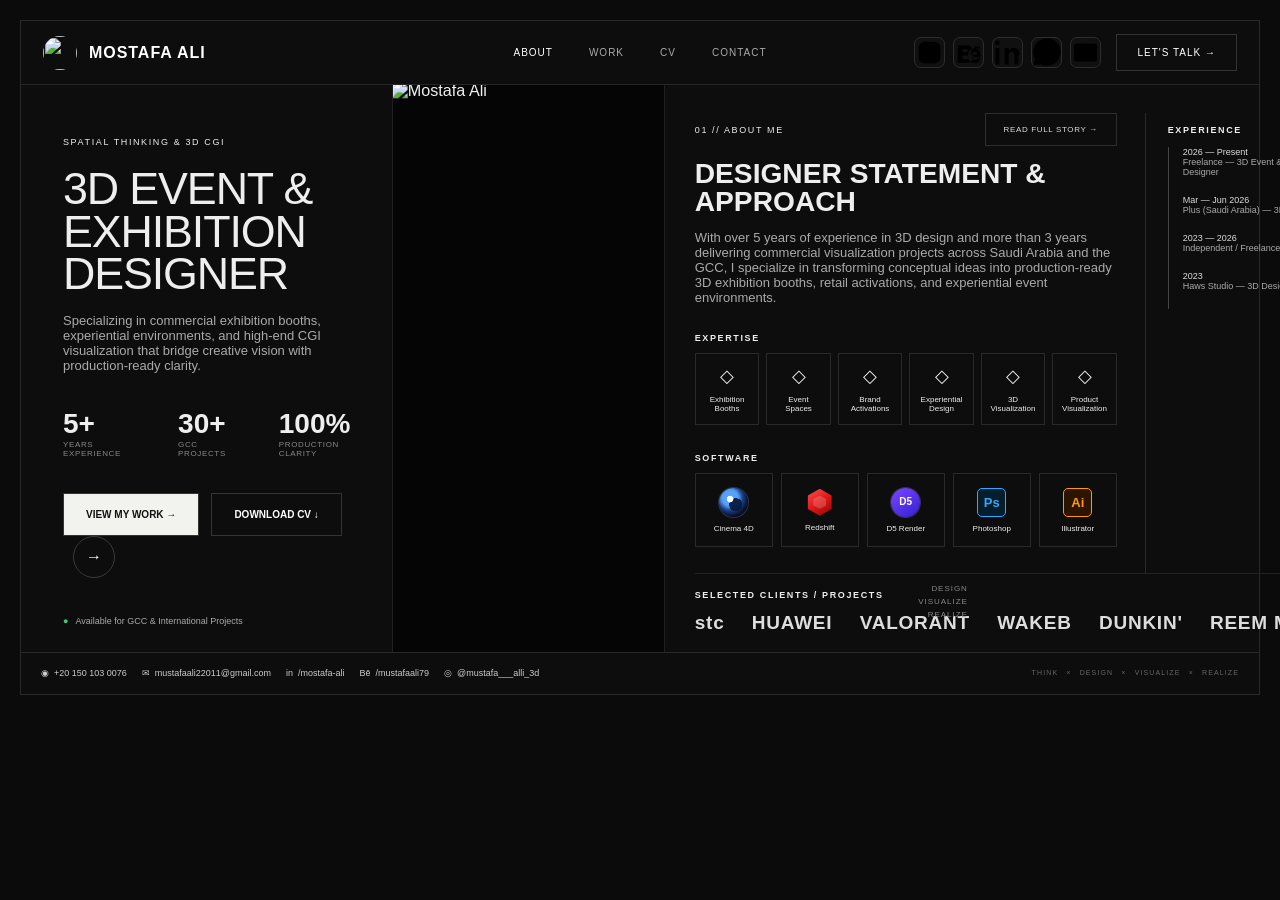
==== commit 2f018a34: "Fix LinkedIn icon and use reliable inline social icons" ====
--- a/index.html
+++ b/index.html
@@ -1,9 +1,14 @@
 <!doctype html><html lang="en"><head><meta charset="utf-8"><meta name="viewport" content="width=device-width,initial-scale=1"><title>Mostafa Ali — 3D Event & Exhibition Designer</title><link rel="stylesheet" href="assets/css/style.css?v=8"></head><body><div class="shell"><header class="top"><a class="identity" href="#"><img src="https://raw.githubusercontent.com/timo69181-lang/Portfolio-/main/assets/profile/profile-Laaaaaaaast.jpg" alt=""><b>MOSTAFA ALI</b></a><nav><a class="active" href="#about">ABOUT</a><a href="work.html">WORK</a><a href="https://drive.google.com/file/d/16MJSN-XNbpXxex9k_omPLnBjtWDWvjJR/view" target="_blank">CV</a><a href="#contact">CONTACT</a></nav><div class="social social-icons">
-<a class="social-icon" href="https://www.instagram.com/mustafa___alli_3d/" target="_blank" rel="noopener" aria-label="Instagram" title="Instagram"><img src="https://cdn.simpleicons.org/instagram/ffffff" alt=""></a>
-<a class="social-icon" href="https://www.behance.net/mustafaali79" target="_blank" rel="noopener" aria-label="Behance" title="Behance"><img src="https://cdn.simpleicons.org/behance/ffffff" alt=""></a>
-<a class="social-icon" href="https://www.linkedin.com/in/mustafa-ali-787393229/" target="_blank" rel="noopener" aria-label="LinkedIn" title="LinkedIn"><img src="https://cdn.simpleicons.org/linkedin/ffffff" alt=""></a>
-<a class="social-icon" href="https://wa.me/201501030076" target="_blank" rel="noopener" aria-label="WhatsApp" title="WhatsApp"><img src="https://cdn.simpleicons.org/whatsapp/ffffff" alt=""></a>
-<a class="social-icon mail-icon" href="mailto:mustafaali22011@gmail.com" aria-label="Email" title="Email"><span>✉</span></a>
+<a class="social-icon" href="https://www.instagram.com/mustafa___alli_3d/" target="_blank" rel="noopener" aria-label="Instagram" title="Instagram">
+<svg viewBox="0 0 24 24" aria-hidden="true"><rect x="3" y="3" width="18" height="18" rx="5" ry="5"/><circle cx="12" cy="12" r="4"/><circle cx="17.5" cy="6.5" r="1"/></svg></a>
+<a class="social-icon" href="https://www.behance.net/mustafaali79" target="_blank" rel="noopener" aria-label="Behance" title="Behance">
+<svg viewBox="0 0 24 24" aria-hidden="true"><path d="M3 6h7.1c3 0 4.8 1.4 4.8 3.6 0 1.5-.8 2.6-2 3.1 1.8.5 2.8 1.8 2.8 3.6 0 2.7-2.1 4.2-5.5 4.2H3V6zm4 3v2.6h2.7c1 0 1.6-.4 1.6-1.3S10.7 9 9.7 9H7zm0 5.4v3.1h3c1.2 0 1.9-.5 1.9-1.6s-.7-1.5-1.9-1.5H7zM16.7 7h4.8v1.6h-4.8V7zm5.3 7.2c0-3.5-2-5.6-5.1-5.6-3.3 0-5.5 2.5-5.5 6s2.2 5.9 5.6 5.9c2.6 0 4.4-1.2 5-3.5h-3c-.3.7-.9 1.1-1.9 1.1-1.4 0-2.2-.8-2.4-2.2H22v-1.7zm-7.2-.5c.2-1.5 1-2.3 2.2-2.3s2 .8 2.1 2.3h-4.3z"/></svg></a>
+<a class="social-icon" href="https://www.linkedin.com/in/mustafa-ali-787393229/" target="_blank" rel="noopener" aria-label="LinkedIn" title="LinkedIn">
+<svg viewBox="0 0 24 24" aria-hidden="true"><path d="M5.2 8.3H2V22h3.2V8.3zM3.6 2A1.9 1.9 0 1 0 3.6 5.8 1.9 1.9 0 0 0 3.6 2zM22 14.2c0-4.1-2.2-6-5.1-6-2.3 0-3.4 1.3-4 2.2V8.3H9.7V22h3.2v-6.8c0-1.8.3-3.6 2.6-3.6 2.2 0 2.3 2.1 2.3 3.7V22H21v-7.8h1z"/></svg></a>
+<a class="social-icon" href="https://wa.me/201501030076" target="_blank" rel="noopener" aria-label="WhatsApp" title="WhatsApp">
+<svg viewBox="0 0 24 24" aria-hidden="true"><path d="M20.5 3.5A11.5 11.5 0 0 0 2.4 17.3L1 23l5.9-1.3A11.5 11.5 0 0 0 20.5 3.5z"/><path class="cut" d="M8.4 7.2c-.3-.6-.6-.6-.9-.6h-.8c-.3 0-.7.1-1 .5-.4.4-1.3 1.3-1.3 3.2s1.4 3.7 1.6 4c.2.3 2.8 4.3 6.8 6 3.3 1.4 4 .9 4.7.8.7-.1 2.3-.9 2.6-1.8.3-.9.3-1.6.2-1.8-.1-.2-.4-.3-.8-.5l-2.6-1.2c-.4-.2-.7-.3-1 .3-.3.5-1.1 1.3-1.4 1.6-.3.3-.5.3-1 .1-.5-.2-2-.7-3.8-2.3-1.4-1.2-2.3-2.7-2.6-3.2-.3-.5 0-.8.2-1 .2-.2.5-.5.7-.7.2-.2.3-.4.5-.7.2-.3.1-.5 0-.7L8.4 7.2z"/></svg></a>
+<a class="social-icon mail-icon" href="mailto:mustafaali22011@gmail.com" aria-label="Email" title="Email">
+<svg viewBox="0 0 24 24" aria-hidden="true"><rect x="2.5" y="4.5" width="19" height="15" rx="2"/><path d="M4 6l8 7 8-7"/></svg></a>
 <a class="talk" href="https://wa.me/201501030076" target="_blank" rel="noopener">LET'S TALK →</a>
 </div></header><main class="dashboard" id="about"><section class="hero-copy"><small>SPATIAL THINKING & 3D CGI</small><h1>3D EVENT &<br>EXHIBITION DESIGNER</h1><p>Specializing in commercial exhibition booths, experiential environments, and high-end CGI visualization that bridge creative vision with production-ready clarity.</p><div class="metrics"><div><b>5+</b><span>YEARS EXPERIENCE</span></div><div><b>30+</b><span>GCC PROJECTS</span></div><div><b>100%</b><span>PRODUCTION CLARITY</span></div></div><div class="ctas"><a class="primary" href="work.html">VIEW MY WORK →</a><a href="https://drive.google.com/file/d/16MJSN-XNbpXxex9k_omPLnBjtWDWvjJR/view" target="_blank">DOWNLOAD CV ↓</a></div><a class="circle-arrow" href="work.html">→</a><div class="available">● &nbsp; Available for GCC & International Projects</div></section><section class="portrait-panel"><img src="https://raw.githubusercontent.com/timo69181-lang/Portfolio-/main/assets/profile/profile-Laaaaaaaast.jpg" alt="Mostafa Ali"></section><section class="profile-panel"><div class="profile-main"><div class="profile-top"><small>01 // ABOUT ME</small><a href="#contact">READ FULL STORY →</a></div><h2>DESIGNER STATEMENT & APPROACH</h2><p>With over 5 years of experience in 3D design and more than 3 years delivering commercial visualization projects across Saudi Arabia and the GCC, I specialize in transforming conceptual ideas into production-ready 3D exhibition booths, retail activations, and experiential event environments.</p><h4>EXPERTISE</h4><div class="expertise"><span>◇<b>Exhibition<br>Booths</b></span><span>◇<b>Event<br>Spaces</b></span><span>◇<b>Brand<br>Activations</b></span><span>◇<b>Experiential<br>Design</b></span><span>◇<b>3D<br>Visualization</b></span><span>◇<b>Product<br>Visualization</b></span></div><h4>SOFTWARE</h4><div class="software-row">
 <span class="software-card"><i class="software-icon c4d-icon" aria-hidden="true"></i><b>Cinema 4D</b></span>
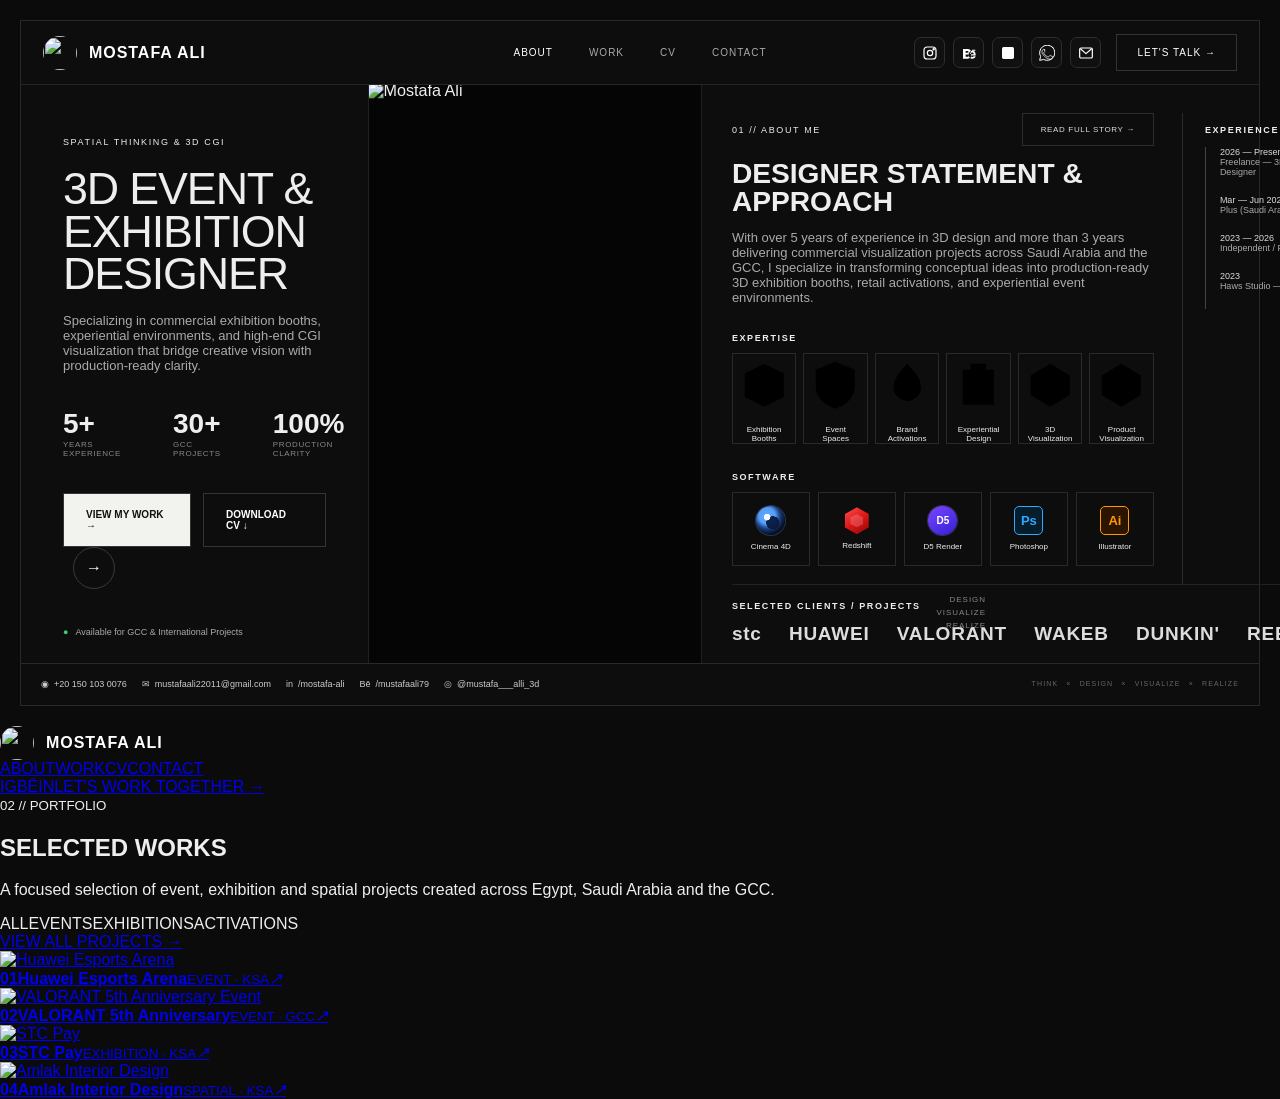
==== commit 09a78870: "Match expertise icons and add selected works homepage panel" ====
--- a/index.html
+++ b/index.html
@@ -3,17 +3,55 @@
 <svg viewBox="0 0 24 24" aria-hidden="true"><rect x="3" y="3" width="18" height="18" rx="5" ry="5"/><circle cx="12" cy="12" r="4"/><circle cx="17.5" cy="6.5" r="1"/></svg></a>
 <a class="social-icon" href="https://www.behance.net/mustafaali79" target="_blank" rel="noopener" aria-label="Behance" title="Behance">
 <svg viewBox="0 0 24 24" aria-hidden="true"><path d="M3 6h7.1c3 0 4.8 1.4 4.8 3.6 0 1.5-.8 2.6-2 3.1 1.8.5 2.8 1.8 2.8 3.6 0 2.7-2.1 4.2-5.5 4.2H3V6zm4 3v2.6h2.7c1 0 1.6-.4 1.6-1.3S10.7 9 9.7 9H7zm0 5.4v3.1h3c1.2 0 1.9-.5 1.9-1.6s-.7-1.5-1.9-1.5H7zM16.7 7h4.8v1.6h-4.8V7zm5.3 7.2c0-3.5-2-5.6-5.1-5.6-3.3 0-5.5 2.5-5.5 6s2.2 5.9 5.6 5.9c2.6 0 4.4-1.2 5-3.5h-3c-.3.7-.9 1.1-1.9 1.1-1.4 0-2.2-.8-2.4-2.2H22v-1.7zm-7.2-.5c.2-1.5 1-2.3 2.2-2.3s2 .8 2.1 2.3h-4.3z"/></svg></a>
-<a class="social-icon" href="https://www.linkedin.com/in/mustafa-ali-787393229/" target="_blank" rel="noopener" aria-label="LinkedIn" title="LinkedIn">
-<svg viewBox="0 0 24 24" aria-hidden="true"><path d="M5.2 8.3H2V22h3.2V8.3zM3.6 2A1.9 1.9 0 1 0 3.6 5.8 1.9 1.9 0 0 0 3.6 2zM22 14.2c0-4.1-2.2-6-5.1-6-2.3 0-3.4 1.3-4 2.2V8.3H9.7V22h3.2v-6.8c0-1.8.3-3.6 2.6-3.6 2.2 0 2.3 2.1 2.3 3.7V22H21v-7.8h1z"/></svg></a>
+<a class="social-icon linkedin-outline" href="https://www.linkedin.com/in/mustafa-ali-787393229/" target="_blank" rel="noopener" aria-label="LinkedIn" title="LinkedIn">
+<svg viewBox="0 0 24 24" aria-hidden="true"><rect x="3" y="3" width="18" height="18" rx="2.5"/><path d="M8 10v7M8 7.5v.1M11.3 17v-7M11.3 13.2c.7-2 4.7-2.3 4.7 1V17"/></svg></a>
 <a class="social-icon" href="https://wa.me/201501030076" target="_blank" rel="noopener" aria-label="WhatsApp" title="WhatsApp">
 <svg viewBox="0 0 24 24" aria-hidden="true"><path d="M20.5 3.5A11.5 11.5 0 0 0 2.4 17.3L1 23l5.9-1.3A11.5 11.5 0 0 0 20.5 3.5z"/><path class="cut" d="M8.4 7.2c-.3-.6-.6-.6-.9-.6h-.8c-.3 0-.7.1-1 .5-.4.4-1.3 1.3-1.3 3.2s1.4 3.7 1.6 4c.2.3 2.8 4.3 6.8 6 3.3 1.4 4 .9 4.7.8.7-.1 2.3-.9 2.6-1.8.3-.9.3-1.6.2-1.8-.1-.2-.4-.3-.8-.5l-2.6-1.2c-.4-.2-.7-.3-1 .3-.3.5-1.1 1.3-1.4 1.6-.3.3-.5.3-1 .1-.5-.2-2-.7-3.8-2.3-1.4-1.2-2.3-2.7-2.6-3.2-.3-.5 0-.8.2-1 .2-.2.5-.5.7-.7.2-.2.3-.4.5-.7.2-.3.1-.5 0-.7L8.4 7.2z"/></svg></a>
 <a class="social-icon mail-icon" href="mailto:mustafaali22011@gmail.com" aria-label="Email" title="Email">
 <svg viewBox="0 0 24 24" aria-hidden="true"><rect x="2.5" y="4.5" width="19" height="15" rx="2"/><path d="M4 6l8 7 8-7"/></svg></a>
 <a class="talk" href="https://wa.me/201501030076" target="_blank" rel="noopener">LET'S TALK →</a>
-</div></header><main class="dashboard" id="about"><section class="hero-copy"><small>SPATIAL THINKING & 3D CGI</small><h1>3D EVENT &<br>EXHIBITION DESIGNER</h1><p>Specializing in commercial exhibition booths, experiential environments, and high-end CGI visualization that bridge creative vision with production-ready clarity.</p><div class="metrics"><div><b>5+</b><span>YEARS EXPERIENCE</span></div><div><b>30+</b><span>GCC PROJECTS</span></div><div><b>100%</b><span>PRODUCTION CLARITY</span></div></div><div class="ctas"><a class="primary" href="work.html">VIEW MY WORK →</a><a href="https://drive.google.com/file/d/16MJSN-XNbpXxex9k_omPLnBjtWDWvjJR/view" target="_blank">DOWNLOAD CV ↓</a></div><a class="circle-arrow" href="work.html">→</a><div class="available">● &nbsp; Available for GCC & International Projects</div></section><section class="portrait-panel"><img src="https://raw.githubusercontent.com/timo69181-lang/Portfolio-/main/assets/profile/profile-Laaaaaaaast.jpg" alt="Mostafa Ali"></section><section class="profile-panel"><div class="profile-main"><div class="profile-top"><small>01 // ABOUT ME</small><a href="#contact">READ FULL STORY →</a></div><h2>DESIGNER STATEMENT & APPROACH</h2><p>With over 5 years of experience in 3D design and more than 3 years delivering commercial visualization projects across Saudi Arabia and the GCC, I specialize in transforming conceptual ideas into production-ready 3D exhibition booths, retail activations, and experiential event environments.</p><h4>EXPERTISE</h4><div class="expertise"><span>◇<b>Exhibition<br>Booths</b></span><span>◇<b>Event<br>Spaces</b></span><span>◇<b>Brand<br>Activations</b></span><span>◇<b>Experiential<br>Design</b></span><span>◇<b>3D<br>Visualization</b></span><span>◇<b>Product<br>Visualization</b></span></div><h4>SOFTWARE</h4><div class="software-row">
+</div></header><main class="dashboard" id="about"><section class="hero-copy"><small>SPATIAL THINKING & 3D CGI</small><h1>3D EVENT &<br>EXHIBITION DESIGNER</h1><p>Specializing in commercial exhibition booths, experiential environments, and high-end CGI visualization that bridge creative vision with production-ready clarity.</p><div class="metrics"><div><b>5+</b><span>YEARS EXPERIENCE</span></div><div><b>30+</b><span>GCC PROJECTS</span></div><div><b>100%</b><span>PRODUCTION CLARITY</span></div></div><div class="ctas"><a class="primary" href="work.html">VIEW MY WORK →</a><a href="https://drive.google.com/file/d/16MJSN-XNbpXxex9k_omPLnBjtWDWvjJR/view" target="_blank">DOWNLOAD CV ↓</a></div><a class="circle-arrow" href="work.html">→</a><div class="available">● &nbsp; Available for GCC & International Projects</div></section><section class="portrait-panel"><img src="https://raw.githubusercontent.com/timo69181-lang/Portfolio-/main/assets/profile/profile-Laaaaaaaast.jpg" alt="Mostafa Ali"></section><section class="profile-panel"><div class="profile-main"><div class="profile-top"><small>01 // ABOUT ME</small><a href="#contact">READ FULL STORY →</a></div><h2>DESIGNER STATEMENT & APPROACH</h2><p>With over 5 years of experience in 3D design and more than 3 years delivering commercial visualization projects across Saudi Arabia and the GCC, I specialize in transforming conceptual ideas into production-ready 3D exhibition booths, retail activations, and experiential event environments.</p><h4>EXPERTISE</h4><div class="expertise">
+<span><svg viewBox="0 0 32 32"><path d="M6 10l10-5 10 5v12l-10 5-10-5z"/><path d="M6 10l10 5 10-5M16 15v12"/></svg><b>Exhibition<br>Booths</b></span>
+<span><svg viewBox="0 0 32 32"><path d="M16 4l10 4v8c0 6-4 10-10 12C10 26 6 22 6 16V8z"/><path d="M12 14l4 4 5-6"/></svg><b>Event<br>Spaces</b></span>
+<span><svg viewBox="0 0 32 32"><path d="M16 5c4 5 7 7 7 12a7 7 0 1 1-14 0c0-4 3-8 7-12z"/><path d="M16 12v8M12 16h8"/></svg><b>Brand<br>Activations</b></span>
+<span><svg viewBox="0 0 32 32"><path d="M8 8h16v18H8z"/><path d="M12 8V5h8v3M12 15l3 3 6-7"/></svg><b>Experiential<br>Design</b></span>
+<span><svg viewBox="0 0 32 32"><path d="M16 5l10 6v10l-10 6-10-6V11z"/><circle cx="16" cy="16" r="3.5"/></svg><b>3D<br>Visualization</b></span>
+<span><svg viewBox="0 0 32 32"><path d="M16 5l10 6v10l-10 6-10-6V11z"/><path d="M12 18h8M13 14h6"/></svg><b>Product<br>Visualization</b></span>
+</div><h4>SOFTWARE</h4><div class="software-row">
 <span class="software-card"><i class="software-icon c4d-icon" aria-hidden="true"></i><b>Cinema 4D</b></span>
 <span class="software-card"><i class="software-icon redshift-icon" aria-hidden="true"><em></em></i><b>Redshift</b></span>
 <span class="software-card"><i class="software-icon d5-icon" aria-hidden="true">D5</i><b>D5 Render</b></span>
 <span class="software-card"><i class="software-icon ps-icon" aria-hidden="true">Ps</i><b>Photoshop</b></span>
 <span class="software-card"><i class="software-icon ai-icon" aria-hidden="true">Ai</i><b>Illustrator</b></span>
-</div></div><aside class="experience"><h4>EXPERIENCE</h4><p><b>2026 — Present</b><br>Freelance — 3D Event & Exhibition Designer</p><p><b>Mar — Jun 2026</b><br>Plus (Saudi Arabia) — 3D Designer</p><p><b>2023 — 2026</b><br>Independent / Freelance</p><p><b>2023</b><br>Haws Studio — 3D Designer</p></aside><div class="clients"><h4>SELECTED CLIENTS / PROJECTS</h4><div><b>stc</b><b>HUAWEI</b><b>VALORANT</b><b>WAKEB</b><b>DUNKIN'</b><b>REEM MALL</b></div></div><div class="vertical-words">DESIGN<br>VISUALIZE<br>REALIZE</div></section></main><div class="contact-strip" id="contact"><a href="https://wa.me/201501030076" target="_blank">◉ &nbsp;+20 150 103 0076</a><a href="mailto:mustafaali22011@gmail.com">✉ &nbsp;mustafaali22011@gmail.com</a><a href="https://www.linkedin.com/in/mustafa-ali-787393229/" target="_blank">in &nbsp;/mostafa-ali</a><a href="https://www.behance.net/mustafaali79" target="_blank">Bē &nbsp;/mustafaali79</a><a href="https://www.instagram.com/mustafa___alli_3d/" target="_blank">◎ &nbsp;@mustafa___alli_3d</a><span class="process">THINK　×　DESIGN　×　VISUALIZE　×　REALIZE</span></div></div><script src="assets/js/projects.js"></script></body></html>+</div></div><aside class="experience"><h4>EXPERIENCE</h4><p><b>2026 — Present</b><br>Freelance — 3D Event & Exhibition Designer</p><p><b>Mar — Jun 2026</b><br>Plus (Saudi Arabia) — 3D Designer</p><p><b>2023 — 2026</b><br>Independent / Freelance</p><p><b>2023</b><br>Haws Studio — 3D Designer</p></aside><div class="clients"><h4>SELECTED CLIENTS / PROJECTS</h4><div><b>stc</b><b>HUAWEI</b><b>VALORANT</b><b>WAKEB</b><b>DUNKIN'</b><b>REEM MALL</b></div></div><div class="vertical-words">DESIGN<br>VISUALIZE<br>REALIZE</div></section></main><div class="contact-strip" id="contact"><a href="https://wa.me/201501030076" target="_blank">◉ &nbsp;+20 150 103 0076</a><a href="mailto:mustafaali22011@gmail.com">✉ &nbsp;mustafaali22011@gmail.com</a><a href="https://www.linkedin.com/in/mustafa-ali-787393229/" target="_blank">in &nbsp;/mostafa-ali</a><a href="https://www.behance.net/mustafaali79" target="_blank">Bē &nbsp;/mustafaali79</a><a href="https://www.instagram.com/mustafa___alli_3d/" target="_blank">◎ &nbsp;@mustafa___alli_3d</a><span class="process">THINK　×　DESIGN　×　VISUALIZE　×　REALIZE</span></div></div>
+<section class="selected-shell" id="selected-works">
+<header class="selected-top">
+<a class="identity" href="#about"><img src="https://raw.githubusercontent.com/timo69181-lang/Portfolio-/main/assets/profile/profile-Laaaaaaaast.jpg" alt=""><b>MOSTAFA ALI</b></a>
+<nav><a href="#about">ABOUT</a><a class="active" href="#selected-works">WORK</a><a href="https://drive.google.com/file/d/16MJSN-XNbpXxex9k_omPLnBjtWDWvjJR/view" target="_blank">CV</a><a href="#contact">CONTACT</a></nav>
+<div class="selected-social"><a href="https://www.instagram.com/mustafa___alli_3d/" target="_blank">IG</a><a href="https://www.behance.net/mustafaali79" target="_blank">BĒ</a><a href="https://www.linkedin.com/in/mustafa-ali-787393229/" target="_blank">IN</a><a class="talk" href="https://wa.me/201501030076" target="_blank">LET'S WORK TOGETHER →</a></div>
+</header>
+<div class="selected-layout">
+<div class="selected-intro">
+<small>02 // PORTFOLIO</small>
+<h2>SELECTED WORKS</h2>
+<p>A focused selection of event, exhibition and spatial projects created across Egypt, Saudi Arabia and the GCC.</p>
+<div class="selected-filters"><span class="active">ALL</span><span>EVENTS</span><span>EXHIBITIONS</span><span>ACTIVATIONS</span></div>
+<a class="view-all-work" href="work.html">VIEW ALL PROJECTS →</a>
+</div>
+<div class="selected-grid">
+<a class="selected-card" href="project.html?project=huawei">
+<img src="https://drive.google.com/thumbnail?id=10balrpOg_fRC8GmbQA8YWoU3OnFk2f9e&sz=w1200" alt="Huawei Esports Arena" loading="lazy">
+<div><b>01</b><span><strong>Huawei Esports Arena</strong><small>EVENT · KSA</small></span><em>↗</em></div></a>
+<a class="selected-card" href="project.html?project=valorant">
+<img src="https://drive.google.com/thumbnail?id=1XeQmFialE7aNne73Y4mn0HoBaEEAogKd&sz=w1200" alt="VALORANT 5th Anniversary Event" loading="lazy">
+<div><b>02</b><span><strong>VALORANT 5th Anniversary</strong><small>EVENT · GCC</small></span><em>↗</em></div></a>
+<a class="selected-card" href="project.html?project=stc-booth">
+<img src="https://drive.google.com/thumbnail?id=1q9vaOryut_ppD3QeDbUzaBxL8iJHKTSf&sz=w1200" alt="STC Pay" loading="lazy">
+<div><b>03</b><span><strong>STC Pay</strong><small>EXHIBITION · KSA</small></span><em>↗</em></div></a>
+<a class="selected-card" href="project.html?project=amlak">
+<img src="https://drive.google.com/thumbnail?id=1gzPWKhcRZXwUwrjY_8yk_WD8PCV_KkNs&sz=w1200" alt="Amlak Interior Design" loading="lazy">
+<div><b>04</b><span><strong>Amlak Interior Design</strong><small>SPATIAL · KSA</small></span><em>↗</em></div></a>
+</div>
+</div>
+</section>
+<script src="assets/js/projects.js"></script></body></html>
--- a/assets/css/style.css
+++ b/assets/css/style.css
@@ -176,3 +176,44 @@
 @media(max-width:650px){
   .portrait-panel img{object-position:50% 45%}
 }
+
+
+/* Final homepage layout adjustments */
+.dashboard{
+  grid-template-columns:28% 27% 45%;
+}
+.social-icons .social-icon svg{
+  width:16px;
+  height:16px;
+  fill:none;
+  stroke:#fff;
+  stroke-width:1.8;
+  stroke-linecap:round;
+  stroke-linejoin:round;
+  display:block;
+}
+.social-icons .social-icon:nth-child(2) svg,
+.social-icons .social-icon:nth-child(3) svg{
+  fill:#fff;
+  stroke:none;
+}
+.social-icons .social-icon:nth-child(4) svg{
+  fill:none;
+  stroke:#fff;
+  stroke-width:1.5;
+}
+.social-icons .social-icon:nth-child(4) .cut{
+  fill:none;
+  stroke:#fff;
+  stroke-width:1.15;
+}
+.social-icons .mail-icon svg{
+  fill:none;
+  stroke:#fff;
+}
+.portrait-panel img{
+  object-position:50% 47%;
+}
+@media(max-width:1000px){
+  .dashboard{grid-template-columns:1fr 1fr}
+}
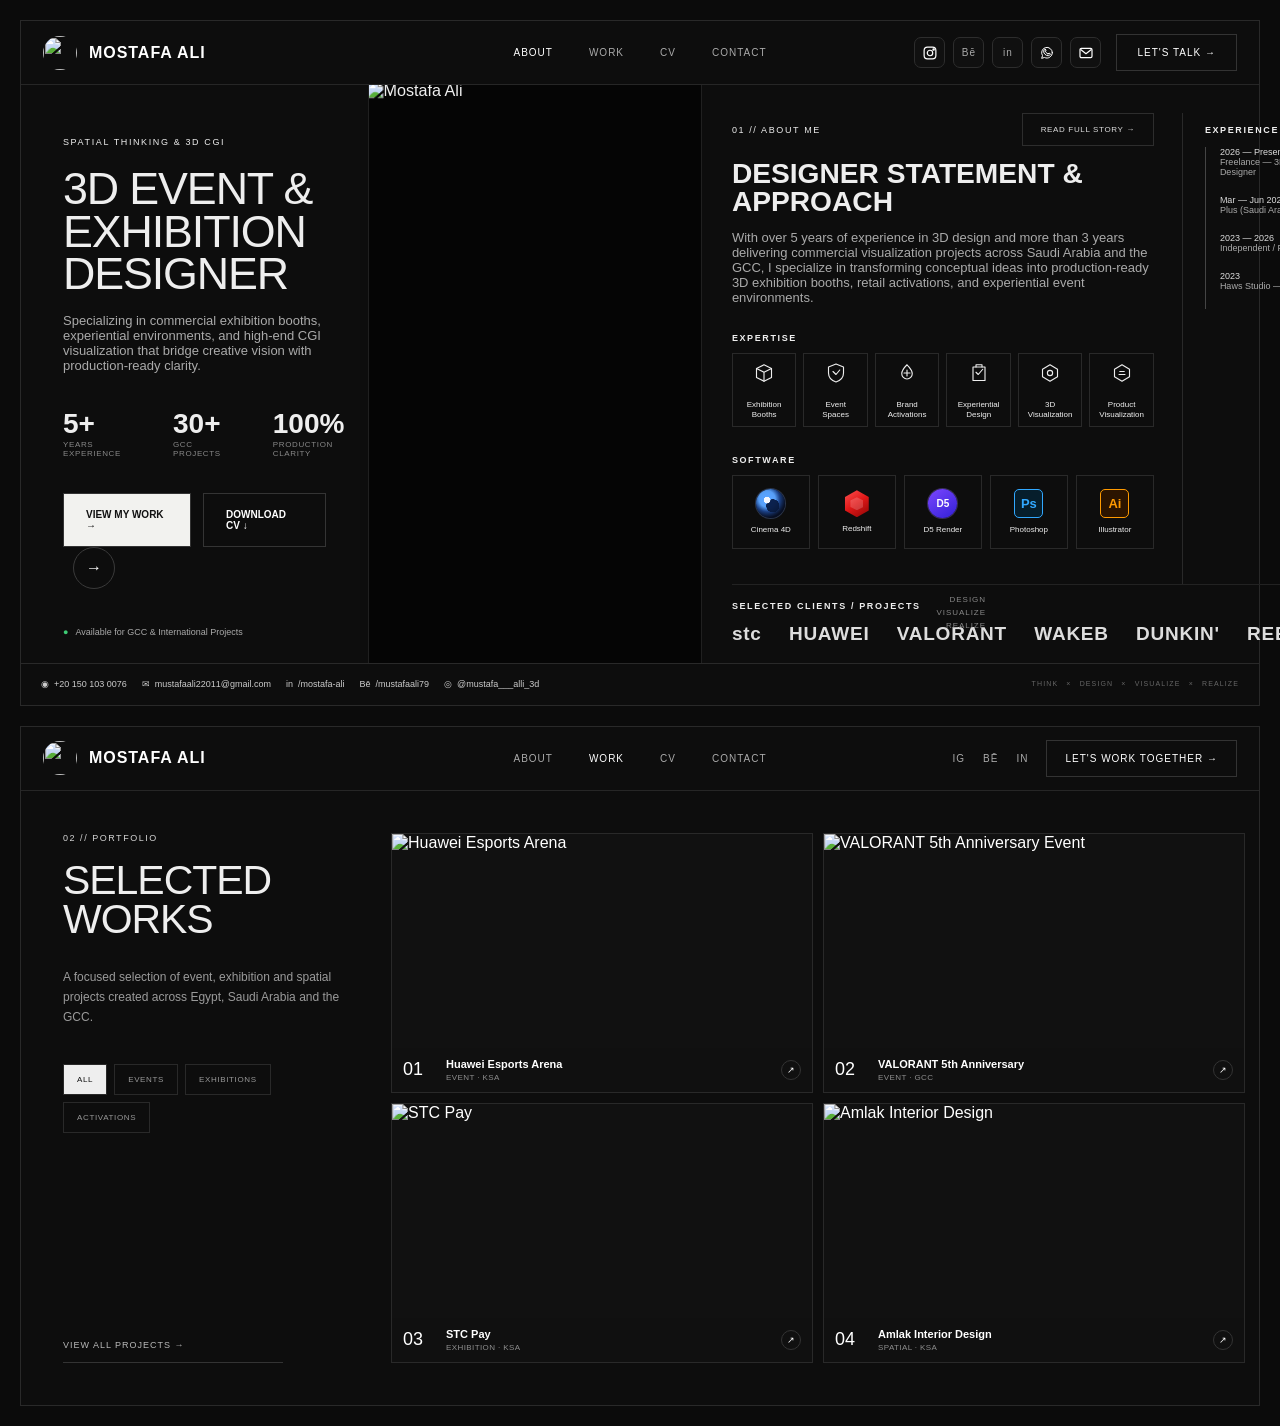
==== commit 3d142e9d: "Fix reference-style social icons in homepage header" ====
--- a/index.html
+++ b/index.html
@@ -1,14 +1,12 @@
-<!doctype html><html lang="en"><head><meta charset="utf-8"><meta name="viewport" content="width=device-width,initial-scale=1"><title>Mostafa Ali — 3D Event & Exhibition Designer</title><link rel="stylesheet" href="assets/css/style.css?v=8"></head><body><div class="shell"><header class="top"><a class="identity" href="#"><img src="https://raw.githubusercontent.com/timo69181-lang/Portfolio-/main/assets/profile/profile-Laaaaaaaast.jpg" alt=""><b>MOSTAFA ALI</b></a><nav><a class="active" href="#about">ABOUT</a><a href="work.html">WORK</a><a href="https://drive.google.com/file/d/16MJSN-XNbpXxex9k_omPLnBjtWDWvjJR/view" target="_blank">CV</a><a href="#contact">CONTACT</a></nav><div class="social social-icons">
+<!doctype html><html lang="en"><head><meta charset="utf-8"><meta name="viewport" content="width=device-width,initial-scale=1"><title>Mostafa Ali — 3D Event & Exhibition Designer</title><link rel="stylesheet" href="assets/css/style.css?v=8"></head><body><div class="shell"><header class="top"><a class="identity" href="#"><img src="https://raw.githubusercontent.com/timo69181-lang/Portfolio-/main/assets/profile/profile-Laaaaaaaast.jpg" alt=""><b>MOSTAFA ALI</b></a><nav><a class="active" href="#about">ABOUT</a><a href="work.html">WORK</a><a href="https://drive.google.com/file/d/16MJSN-XNbpXxex9k_omPLnBjtWDWvjJR/view" target="_blank">CV</a><a href="#contact">CONTACT</a></nav><div class="social social-icons ref-social">
 <a class="social-icon" href="https://www.instagram.com/mustafa___alli_3d/" target="_blank" rel="noopener" aria-label="Instagram" title="Instagram">
-<svg viewBox="0 0 24 24" aria-hidden="true"><rect x="3" y="3" width="18" height="18" rx="5" ry="5"/><circle cx="12" cy="12" r="4"/><circle cx="17.5" cy="6.5" r="1"/></svg></a>
-<a class="social-icon" href="https://www.behance.net/mustafaali79" target="_blank" rel="noopener" aria-label="Behance" title="Behance">
-<svg viewBox="0 0 24 24" aria-hidden="true"><path d="M3 6h7.1c3 0 4.8 1.4 4.8 3.6 0 1.5-.8 2.6-2 3.1 1.8.5 2.8 1.8 2.8 3.6 0 2.7-2.1 4.2-5.5 4.2H3V6zm4 3v2.6h2.7c1 0 1.6-.4 1.6-1.3S10.7 9 9.7 9H7zm0 5.4v3.1h3c1.2 0 1.9-.5 1.9-1.6s-.7-1.5-1.9-1.5H7zM16.7 7h4.8v1.6h-4.8V7zm5.3 7.2c0-3.5-2-5.6-5.1-5.6-3.3 0-5.5 2.5-5.5 6s2.2 5.9 5.6 5.9c2.6 0 4.4-1.2 5-3.5h-3c-.3.7-.9 1.1-1.9 1.1-1.4 0-2.2-.8-2.4-2.2H22v-1.7zm-7.2-.5c.2-1.5 1-2.3 2.2-2.3s2 .8 2.1 2.3h-4.3z"/></svg></a>
-<a class="social-icon linkedin-outline" href="https://www.linkedin.com/in/mustafa-ali-787393229/" target="_blank" rel="noopener" aria-label="LinkedIn" title="LinkedIn">
-<svg viewBox="0 0 24 24" aria-hidden="true"><rect x="3" y="3" width="18" height="18" rx="2.5"/><path d="M8 10v7M8 7.5v.1M11.3 17v-7M11.3 13.2c.7-2 4.7-2.3 4.7 1V17"/></svg></a>
+<svg viewBox="0 0 24 24" aria-hidden="true"><rect x="3.2" y="3.2" width="17.6" height="17.6" rx="5"/><circle cx="12" cy="12" r="4.1"/><circle cx="17.4" cy="6.7" r="1"/></svg></a>
+<a class="social-icon behance-mark" href="https://www.behance.net/mustafaali79" target="_blank" rel="noopener" aria-label="Behance" title="Behance"><span>Bē</span></a>
+<a class="social-icon linkedin-mark" href="https://www.linkedin.com/in/mustafa-ali-787393229/" target="_blank" rel="noopener" aria-label="LinkedIn" title="LinkedIn"><span>in</span></a>
 <a class="social-icon" href="https://wa.me/201501030076" target="_blank" rel="noopener" aria-label="WhatsApp" title="WhatsApp">
-<svg viewBox="0 0 24 24" aria-hidden="true"><path d="M20.5 3.5A11.5 11.5 0 0 0 2.4 17.3L1 23l5.9-1.3A11.5 11.5 0 0 0 20.5 3.5z"/><path class="cut" d="M8.4 7.2c-.3-.6-.6-.6-.9-.6h-.8c-.3 0-.7.1-1 .5-.4.4-1.3 1.3-1.3 3.2s1.4 3.7 1.6 4c.2.3 2.8 4.3 6.8 6 3.3 1.4 4 .9 4.7.8.7-.1 2.3-.9 2.6-1.8.3-.9.3-1.6.2-1.8-.1-.2-.4-.3-.8-.5l-2.6-1.2c-.4-.2-.7-.3-1 .3-.3.5-1.1 1.3-1.4 1.6-.3.3-.5.3-1 .1-.5-.2-2-.7-3.8-2.3-1.4-1.2-2.3-2.7-2.6-3.2-.3-.5 0-.8.2-1 .2-.2.5-.5.7-.7.2-.2.3-.4.5-.7.2-.3.1-.5 0-.7L8.4 7.2z"/></svg></a>
-<a class="social-icon mail-icon" href="mailto:mustafaali22011@gmail.com" aria-label="Email" title="Email">
-<svg viewBox="0 0 24 24" aria-hidden="true"><rect x="2.5" y="4.5" width="19" height="15" rx="2"/><path d="M4 6l8 7 8-7"/></svg></a>
+<svg viewBox="0 0 24 24" aria-hidden="true"><path d="M20 11.6a8 8 0 0 1-11.7 7.1L4 20l1.3-4.1A8 8 0 1 1 20 11.6z"/><path d="M9 8.5c.3 2 2.3 4.1 4.5 4.8M13.5 13.3l1.6-1.1 2 1.1c-.4 1.7-1.8 2.8-3.5 2.8-3.2 0-6.8-3.4-6.8-6.6 0-1.7 1-3 2.6-3.5l1.1 2-1.1 1.6"/></svg></a>
+<a class="social-icon" href="mailto:mustafaali22011@gmail.com" aria-label="Email" title="Email">
+<svg viewBox="0 0 24 24" aria-hidden="true"><rect x="3" y="5" width="18" height="14" rx="2"/><path d="M4.5 7l7.5 6 7.5-6"/></svg></a>
 <a class="talk" href="https://wa.me/201501030076" target="_blank" rel="noopener">LET'S TALK →</a>
 </div></header><main class="dashboard" id="about"><section class="hero-copy"><small>SPATIAL THINKING & 3D CGI</small><h1>3D EVENT &<br>EXHIBITION DESIGNER</h1><p>Specializing in commercial exhibition booths, experiential environments, and high-end CGI visualization that bridge creative vision with production-ready clarity.</p><div class="metrics"><div><b>5+</b><span>YEARS EXPERIENCE</span></div><div><b>30+</b><span>GCC PROJECTS</span></div><div><b>100%</b><span>PRODUCTION CLARITY</span></div></div><div class="ctas"><a class="primary" href="work.html">VIEW MY WORK →</a><a href="https://drive.google.com/file/d/16MJSN-XNbpXxex9k_omPLnBjtWDWvjJR/view" target="_blank">DOWNLOAD CV ↓</a></div><a class="circle-arrow" href="work.html">→</a><div class="available">● &nbsp; Available for GCC & International Projects</div></section><section class="portrait-panel"><img src="https://raw.githubusercontent.com/timo69181-lang/Portfolio-/main/assets/profile/profile-Laaaaaaaast.jpg" alt="Mostafa Ali"></section><section class="profile-panel"><div class="profile-main"><div class="profile-top"><small>01 // ABOUT ME</small><a href="#contact">READ FULL STORY →</a></div><h2>DESIGNER STATEMENT & APPROACH</h2><p>With over 5 years of experience in 3D design and more than 3 years delivering commercial visualization projects across Saudi Arabia and the GCC, I specialize in transforming conceptual ideas into production-ready 3D exhibition booths, retail activations, and experiential event environments.</p><h4>EXPERTISE</h4><div class="expertise">
 <span><svg viewBox="0 0 32 32"><path d="M6 10l10-5 10 5v12l-10 5-10-5z"/><path d="M6 10l10 5 10-5M16 15v12"/></svg><b>Exhibition<br>Booths</b></span>
--- a/assets/css/style.css
+++ b/assets/css/style.css
@@ -217,3 +217,58 @@
 @media(max-width:1000px){
   .dashboard{grid-template-columns:1fr 1fr}
 }
+
+
+/* Expertise icons closer to approved reference */
+.expertise span{gap:7px;padding:7px 4px}
+.expertise span svg{width:24px;height:24px;fill:none;stroke:#eee;stroke-width:1.5;stroke-linecap:round;stroke-linejoin:round}
+.expertise span b{font-size:8px;line-height:1.15;color:#f1f1f1}
+
+/* LinkedIn outlined icon override */
+.social-icons .linkedin-outline svg{fill:none!important;stroke:#fff!important;stroke-width:1.55!important}
+.social-icons .linkedin-outline svg path{fill:none!important;stroke:#fff!important;stroke-width:1.55!important}
+.social-icons .linkedin-outline svg rect{fill:none!important;stroke:#fff!important}
+
+/* Selected Works homepage panel */
+.selected-shell{margin:18px 20px 20px;border:1px solid #292929;background:#0d0d0d}
+.selected-top{height:64px;border-bottom:1px solid #262626;display:grid;grid-template-columns:1fr auto 1fr;align-items:center;padding:0 22px}
+.selected-top .identity{display:flex;align-items:center;gap:12px;color:#fff;text-decoration:none;letter-spacing:.06em}
+.selected-top .identity img{width:34px;height:34px;border-radius:50%;object-fit:cover}
+.selected-top nav{display:flex;gap:36px}
+.selected-top nav a,.selected-social a{font-size:10px;letter-spacing:.1em;color:#aaa;text-decoration:none}
+.selected-top nav a.active,.selected-top nav a:hover{color:#fff}
+.selected-social{justify-self:end;display:flex;align-items:center;gap:18px}
+.selected-social .talk{border:1px solid #333;padding:12px 18px;color:#fff}
+.selected-layout{display:grid;grid-template-columns:26% 74%;gap:28px;padding:42px}
+.selected-intro{display:flex;flex-direction:column;min-height:530px}
+.selected-intro>small{font-size:9px;letter-spacing:.17em;color:#d4d4d4}
+.selected-intro h2{font-size:clamp(38px,3.2vw,58px);line-height:.95;font-weight:500;letter-spacing:-.025em;margin:18px 0}
+.selected-intro p{max-width:300px;color:#9b9b9b;font-size:12px;line-height:1.65}
+.selected-filters{display:flex;flex-wrap:wrap;gap:7px;margin-top:24px}
+.selected-filters span{border:1px solid #292929;color:#999;padding:10px 13px;font-size:8px;letter-spacing:.08em}
+.selected-filters .active{background:#eee;color:#111}
+.view-all-work{margin-top:auto;color:#b9b9b9;font-size:9px;letter-spacing:.11em;text-decoration:none;border-bottom:1px solid #333;padding-bottom:12px;max-width:220px}
+.selected-grid{display:grid;grid-template-columns:repeat(2,minmax(0,1fr));gap:10px}
+.selected-card{min-height:255px;border:1px solid #292929;background:#111;color:#fff;text-decoration:none;display:grid;grid-template-rows:1fr auto;overflow:hidden}
+.selected-card img{width:100%;height:205px;object-fit:cover;display:block;transition:transform .35s ease}
+.selected-card:hover img{transform:scale(1.015)}
+.selected-card>div{display:grid;grid-template-columns:34px 1fr 20px;align-items:center;gap:9px;padding:10px 11px;background:#101010}
+.selected-card>div>b{font-size:18px;font-weight:400}
+.selected-card>div>span{display:flex;flex-direction:column;min-width:0}
+.selected-card strong{font-size:11px;white-space:nowrap;overflow:hidden;text-overflow:ellipsis}
+.selected-card small{font-size:8px;color:#8e8e8e;margin-top:3px;letter-spacing:.05em}
+.selected-card em{font-style:normal;width:20px;height:20px;border:1px solid #333;border-radius:50%;display:grid;place-items:center;font-size:9px}
+@media(max-width:1000px){
+  .selected-layout{grid-template-columns:1fr;padding:30px 22px}
+  .selected-intro{min-height:auto}
+  .view-all-work{margin-top:30px}
+}
+@media(max-width:700px){
+  .selected-shell{margin:8px}
+  .selected-top{grid-template-columns:1fr auto;height:auto;padding:12px}
+  .selected-top nav{order:3;grid-column:1/3;width:100%;justify-content:space-between;margin-top:12px;gap:10px}
+  .selected-social>a:not(.talk){display:none}
+  .selected-grid{grid-template-columns:1fr}
+  .selected-card{min-height:0}
+  .selected-card img{height:auto;aspect-ratio:16/9}
+}
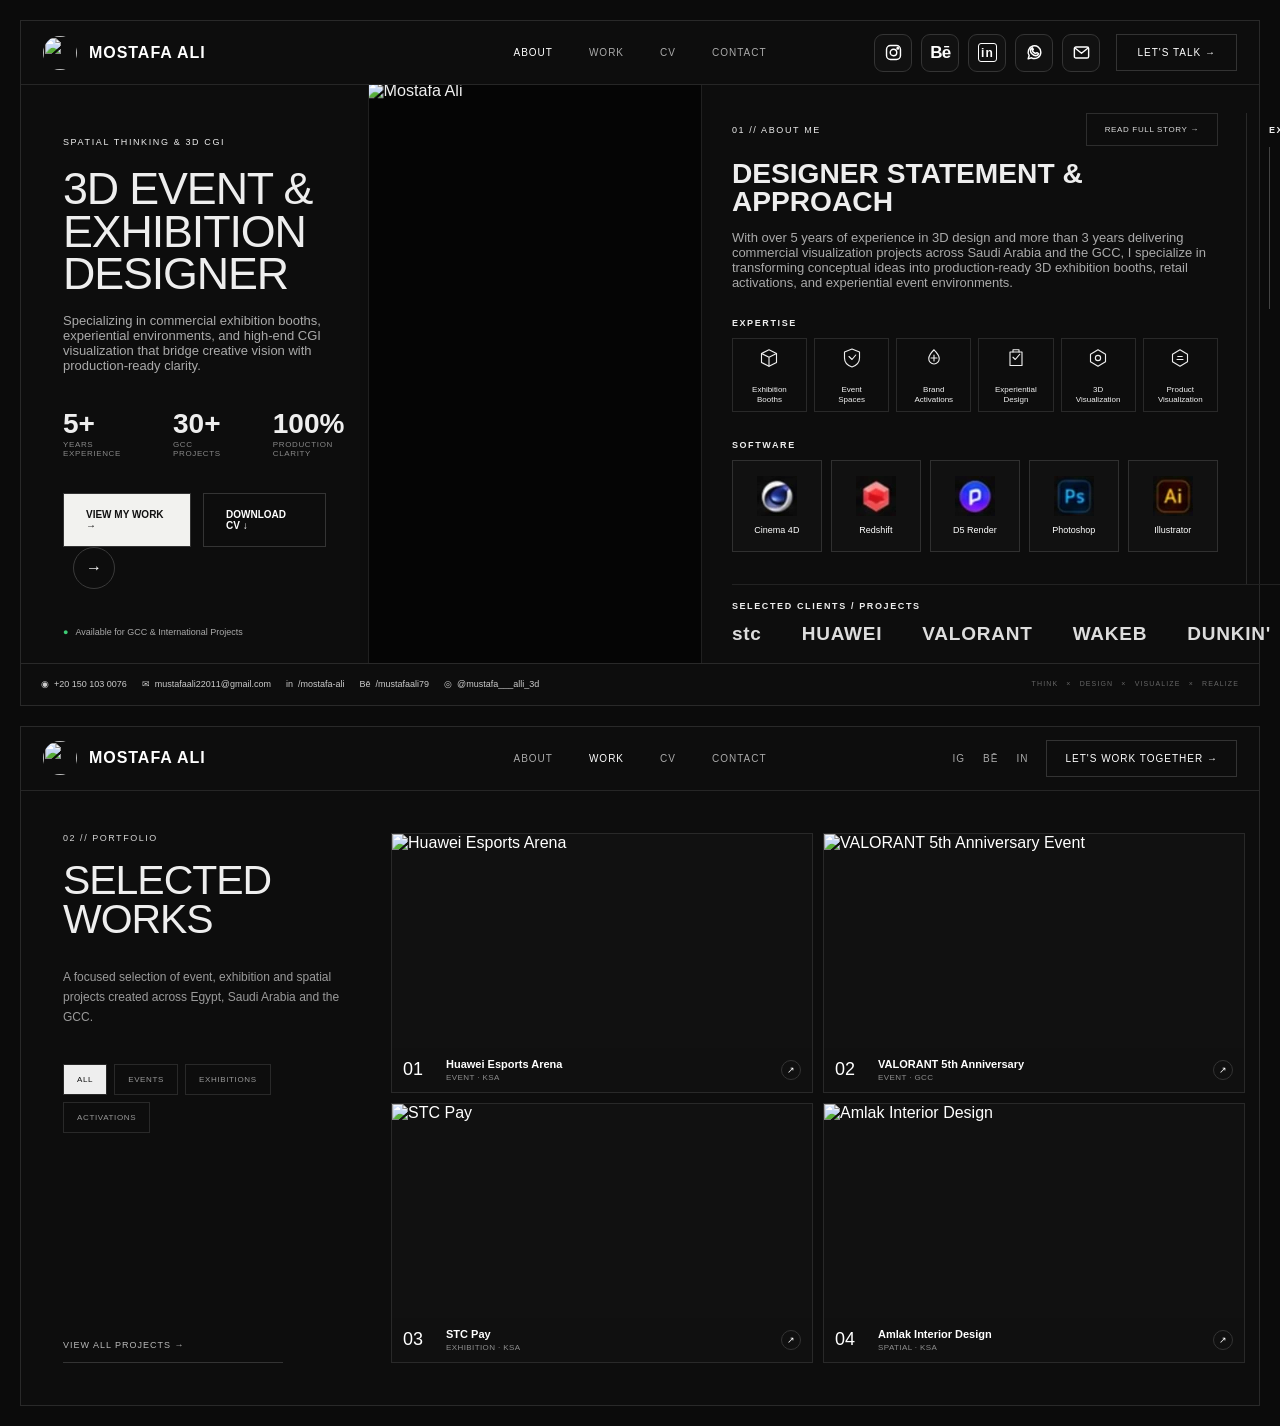
==== commit b29ff1a0: "Use supplied software icon images and remove text overlapping client names" ====
--- a/index.html
+++ b/index.html
@@ -1,4 +1,6 @@
-<!doctype html><html lang="en"><head><meta charset="utf-8"><meta name="viewport" content="width=device-width,initial-scale=1"><title>Mostafa Ali — 3D Event & Exhibition Designer</title><link rel="stylesheet" href="assets/css/style.css?v=8"></head><body><div class="shell"><header class="top"><a class="identity" href="#"><img src="https://raw.githubusercontent.com/timo69181-lang/Portfolio-/main/assets/profile/profile-Laaaaaaaast.jpg" alt=""><b>MOSTAFA ALI</b></a><nav><a class="active" href="#about">ABOUT</a><a href="work.html">WORK</a><a href="https://drive.google.com/file/d/16MJSN-XNbpXxex9k_omPLnBjtWDWvjJR/view" target="_blank">CV</a><a href="#contact">CONTACT</a></nav><div class="social social-icons ref-social">
+<!doctype html><html lang="en"><head><meta charset="utf-8"><meta name="viewport" content="width=device-width,initial-scale=1"><title>Mostafa Ali — 3D Event & Exhibition Designer</title><link rel="stylesheet" href="assets/css/style.css?v=20260927-software-reference-1"><style id="software-reference-images">/* Icons cropped from the user-supplied reference, not CSS approximations. */
+.software-row .software-ref-image{display:block;width:40px;height:40px;object-fit:contain;flex:0 0 40px;border:0;border-radius:0;box-shadow:none;filter:none;background:none;}
+</style></head><body><div class="shell"><header class="top"><a class="identity" href="#"><img src="https://raw.githubusercontent.com/timo69181-lang/Portfolio-/main/assets/profile/profile-Laaaaaaaast.jpg" alt=""><b>MOSTAFA ALI</b></a><nav><a class="active" href="#about">ABOUT</a><a href="work.html">WORK</a><a href="https://drive.google.com/file/d/16MJSN-XNbpXxex9k_omPLnBjtWDWvjJR/view" target="_blank">CV</a><a href="#contact">CONTACT</a></nav><div class="social social-icons ref-social">
 <a class="social-icon" href="https://www.instagram.com/mustafa___alli_3d/" target="_blank" rel="noopener" aria-label="Instagram" title="Instagram">
 <svg viewBox="0 0 24 24" aria-hidden="true"><rect x="3.2" y="3.2" width="17.6" height="17.6" rx="5"/><circle cx="12" cy="12" r="4.1"/><circle cx="17.4" cy="6.7" r="1"/></svg></a>
 <a class="social-icon behance-mark" href="https://www.behance.net/mustafaali79" target="_blank" rel="noopener" aria-label="Behance" title="Behance"><span>Bē</span></a>
@@ -15,13 +17,13 @@
 <span><svg viewBox="0 0 32 32"><path d="M8 8h16v18H8z"/><path d="M12 8V5h8v3M12 15l3 3 6-7"/></svg><b>Experiential<br>Design</b></span>
 <span><svg viewBox="0 0 32 32"><path d="M16 5l10 6v10l-10 6-10-6V11z"/><circle cx="16" cy="16" r="3.5"/></svg><b>3D<br>Visualization</b></span>
 <span><svg viewBox="0 0 32 32"><path d="M16 5l10 6v10l-10 6-10-6V11z"/><path d="M12 18h8M13 14h6"/></svg><b>Product<br>Visualization</b></span>
-</div><h4>SOFTWARE</h4><div class="software-row">
-<span class="software-card"><i class="software-icon c4d-icon" aria-hidden="true"></i><b>Cinema 4D</b></span>
-<span class="software-card"><i class="software-icon redshift-icon" aria-hidden="true"><em></em></i><b>Redshift</b></span>
-<span class="software-card"><i class="software-icon d5-icon" aria-hidden="true">D5</i><b>D5 Render</b></span>
-<span class="software-card"><i class="software-icon ps-icon" aria-hidden="true">Ps</i><b>Photoshop</b></span>
-<span class="software-card"><i class="software-icon ai-icon" aria-hidden="true">Ai</i><b>Illustrator</b></span>
-</div></div><aside class="experience"><h4>EXPERIENCE</h4><p><b>2026 — Present</b><br>Freelance — 3D Event & Exhibition Designer</p><p><b>Mar — Jun 2026</b><br>Plus (Saudi Arabia) — 3D Designer</p><p><b>2023 — 2026</b><br>Independent / Freelance</p><p><b>2023</b><br>Haws Studio — 3D Designer</p></aside><div class="clients"><h4>SELECTED CLIENTS / PROJECTS</h4><div><b>stc</b><b>HUAWEI</b><b>VALORANT</b><b>WAKEB</b><b>DUNKIN'</b><b>REEM MALL</b></div></div><div class="vertical-words">DESIGN<br>VISUALIZE<br>REALIZE</div></section></main><div class="contact-strip" id="contact"><a href="https://wa.me/201501030076" target="_blank">◉ &nbsp;+20 150 103 0076</a><a href="mailto:mustafaali22011@gmail.com">✉ &nbsp;mustafaali22011@gmail.com</a><a href="https://www.linkedin.com/in/mustafa-ali-787393229/" target="_blank">in &nbsp;/mostafa-ali</a><a href="https://www.behance.net/mustafaali79" target="_blank">Bē &nbsp;/mustafaali79</a><a href="https://www.instagram.com/mustafa___alli_3d/" target="_blank">◎ &nbsp;@mustafa___alli_3d</a><span class="process">THINK　×　DESIGN　×　VISUALIZE　×　REALIZE</span></div></div>
+</div><h4>SOFTWARE</h4><div class="software-row" data-icon-source="uploaded-reference-20260927">
+<span class="software-card"><img class="software-ref-image" src="[data-uri]" alt="" width="40" height="40" decoding="async"><b>Cinema 4D</b></span>
+<span class="software-card"><img class="software-ref-image" src="[data-uri]" alt="" width="40" height="40" decoding="async"><b>Redshift</b></span>
+<span class="software-card"><img class="software-ref-image" src="[data-uri]" alt="" width="40" height="40" decoding="async"><b>D5 Render</b></span>
+<span class="software-card"><img class="software-ref-image" src="[data-uri]" alt="" width="40" height="40" decoding="async"><b>Photoshop</b></span>
+<span class="software-card"><img class="software-ref-image" src="[data-uri]" alt="" width="40" height="40" decoding="async"><b>Illustrator</b></span>
+</div></div><aside class="experience"><h4>EXPERIENCE</h4><p><b>2026 — Present</b><br>Freelance — 3D Event & Exhibition Designer</p><p><b>Mar — Jun 2026</b><br>Plus (Saudi Arabia) — 3D Designer</p><p><b>2023 — 2026</b><br>Independent / Freelance</p><p><b>2023</b><br>Haws Studio — 3D Designer</p></aside><div class="clients"><h4>SELECTED CLIENTS / PROJECTS</h4><div><b>stc</b><b>HUAWEI</b><b>VALORANT</b><b>WAKEB</b><b>DUNKIN'</b><b>REEM MALL</b></div></div></section></main><div class="contact-strip" id="contact"><a href="https://wa.me/201501030076" target="_blank">◉ &nbsp;+20 150 103 0076</a><a href="mailto:mustafaali22011@gmail.com">✉ &nbsp;mustafaali22011@gmail.com</a><a href="https://www.linkedin.com/in/mustafa-ali-787393229/" target="_blank">in &nbsp;/mostafa-ali</a><a href="https://www.behance.net/mustafaali79" target="_blank">Bē &nbsp;/mustafaali79</a><a href="https://www.instagram.com/mustafa___alli_3d/" target="_blank">◎ &nbsp;@mustafa___alli_3d</a><span class="process">THINK　×　DESIGN　×　VISUALIZE　×　REALIZE</span></div></div>
 <section class="selected-shell" id="selected-works">
 <header class="selected-top">
 <a class="identity" href="#about"><img src="https://raw.githubusercontent.com/timo69181-lang/Portfolio-/main/assets/profile/profile-Laaaaaaaast.jpg" alt=""><b>MOSTAFA ALI</b></a>
--- a/assets/css/style.css
+++ b/assets/css/style.css
@@ -272,3 +272,115 @@
   .selected-card{min-height:0}
   .selected-card img{height:auto;aspect-ratio:16/9}
 }
+
+
+/* Exact-style header social icons */
+.ref-social{gap:9px}
+.ref-social .social-icon{
+  width:38px;
+  height:38px;
+  border:1px solid #343434;
+  border-radius:9px;
+  background:#111;
+  display:inline-flex;
+  align-items:center;
+  justify-content:center;
+  color:#fff!important;
+  text-decoration:none;
+}
+.ref-social .social-icon:hover{border-color:#666;background:#171717}
+.ref-social .social-icon svg{
+  width:19px!important;
+  height:19px!important;
+  fill:none!important;
+  stroke:#fff!important;
+  stroke-width:1.8!important;
+}
+.ref-social .behance-mark span{
+  font-size:17px;
+  font-weight:800;
+  color:#fff;
+  letter-spacing:-.04em;
+}
+.ref-social .linkedin-mark span{
+  width:19px;
+  height:19px;
+  border:1.5px solid #fff;
+  border-radius:3px;
+  display:grid;
+  place-items:center;
+  color:#fff;
+  font-size:12px;
+  font-weight:800;
+  line-height:1;
+  font-family:Arial,Helvetica,sans-serif;
+}
+
+/* Software row matched to approved reference */
+.software-row{
+  display:grid!important;
+  grid-template-columns:repeat(5, minmax(90px,1fr))!important;
+  gap:9px!important;
+  width:100%;
+}
+.software-row .software-card{
+  width:auto!important;
+  min-height:92px!important;
+  border:1px solid #303030!important;
+  background:#111!important;
+  display:flex!important;
+  flex-direction:column!important;
+  align-items:center!important;
+  justify-content:center!important;
+  gap:9px!important;
+  padding:10px 8px!important;
+}
+.software-row .software-card b{
+  margin:0!important;
+  font-size:9px!important;
+  font-weight:500!important;
+  color:#fff!important;
+}
+.software-icon{
+  width:34px!important;
+  height:34px!important;
+}
+.c4d-icon{
+  border-radius:50%;
+  background:
+    radial-gradient(circle at 35% 35%,#fff 0 14%,transparent 15%),
+    radial-gradient(circle at 58% 58%,#0f2a5b 0 30%,transparent 31%),
+    linear-gradient(145deg,#6aa9ff 0%,#2c60b8 38%,#10285a 65%,#070c20 100%)!important;
+  box-shadow:inset -4px -5px 8px rgba(0,0,0,.42),0 0 0 1px rgba(120,160,255,.24)!important;
+}
+.redshift-icon{
+  width:34px!important;
+  height:34px!important;
+  background:linear-gradient(145deg,#ff5b5b 0%,#ef2929 46%,#9a0909 100%)!important;
+  clip-path:polygon(50% 0,94% 24%,94% 76%,50% 100%,6% 76%,6% 24%)!important;
+}
+.d5-icon{
+  width:34px!important;
+  height:34px!important;
+  border-radius:50%!important;
+  background:linear-gradient(145deg,#7f4fff,#4e28ee)!important;
+  color:#fff!important;
+  font-size:12px!important;
+  box-shadow:0 0 0 1px rgba(168,135,255,.28)!important;
+}
+.ps-icon,.ai-icon{
+  width:34px!important;
+  height:34px!important;
+  border-radius:6px!important;
+  font-size:15px!important;
+}
+.ps-icon{background:#071f2e!important;color:#31a8ff!important;border:1px solid #31a8ff!important}
+.ai-icon{background:#2b1600!important;color:#ff9a00!important;border:1px solid #ff9a00!important}
+
+@media(max-width:1200px){
+  .software-row{grid-template-columns:repeat(5,minmax(74px,1fr))!important}
+}
+@media(max-width:700px){
+  .ref-social .social-icon{width:34px;height:34px}
+  .software-row{grid-template-columns:repeat(2,1fr)!important}
+}
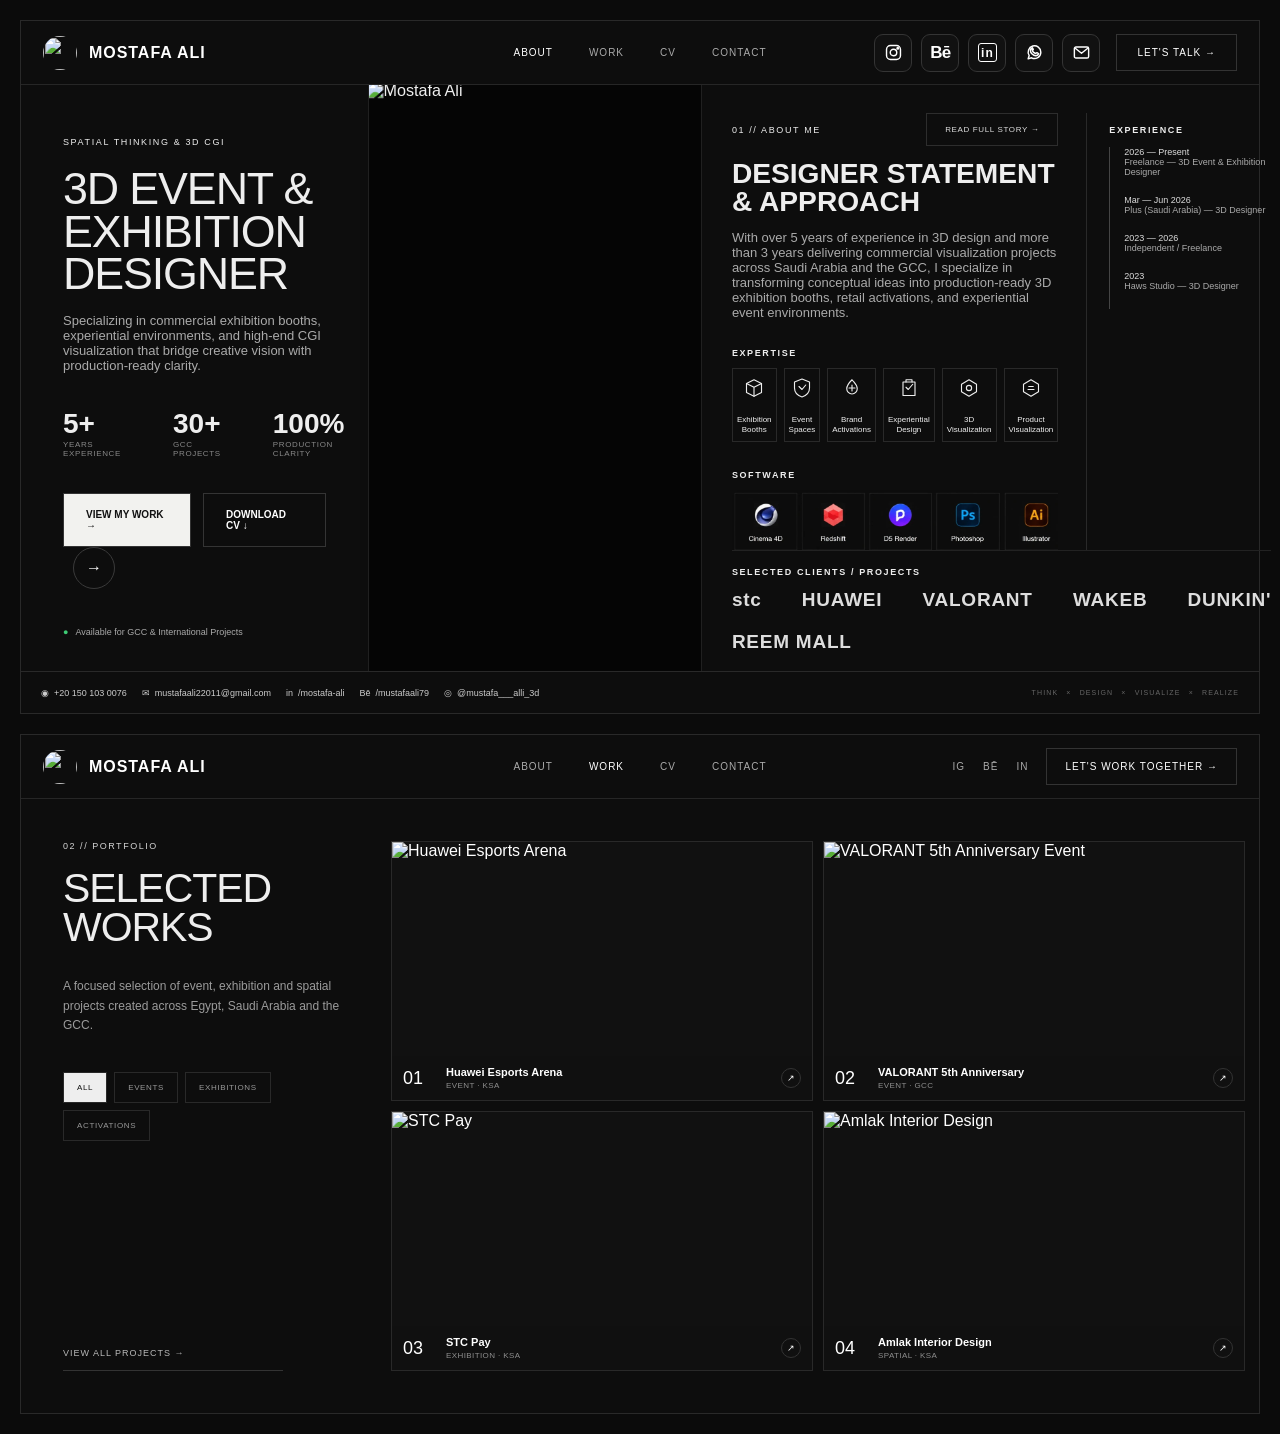
==== commit 0e6db01f: "Final update: replace pixelated software icons with high-quality reference strip" ====
--- a/index.html
+++ b/index.html
@@ -1,6 +1,4 @@
-<!doctype html><html lang="en"><head><meta charset="utf-8"><meta name="viewport" content="width=device-width,initial-scale=1"><title>Mostafa Ali — 3D Event & Exhibition Designer</title><link rel="stylesheet" href="assets/css/style.css?v=20260927-software-reference-1"><style id="software-reference-images">/* Icons cropped from the user-supplied reference, not CSS approximations. */
-.software-row .software-ref-image{display:block;width:40px;height:40px;object-fit:contain;flex:0 0 40px;border:0;border-radius:0;box-shadow:none;filter:none;background:none;}
-</style></head><body><div class="shell"><header class="top"><a class="identity" href="#"><img src="https://raw.githubusercontent.com/timo69181-lang/Portfolio-/main/assets/profile/profile-Laaaaaaaast.jpg" alt=""><b>MOSTAFA ALI</b></a><nav><a class="active" href="#about">ABOUT</a><a href="work.html">WORK</a><a href="https://drive.google.com/file/d/16MJSN-XNbpXxex9k_omPLnBjtWDWvjJR/view" target="_blank">CV</a><a href="#contact">CONTACT</a></nav><div class="social social-icons ref-social">
+<!doctype html><html lang="en"><head><meta charset="utf-8"><meta name="viewport" content="width=device-width,initial-scale=1"><title>Mostafa Ali — 3D Event & Exhibition Designer</title><link rel="stylesheet" href="assets/css/style.css?v=20260927-final-software"><style>.software-hq-strip{width:100%;overflow:hidden}.software-hq-strip img{display:block;width:100%;height:auto;object-fit:contain}</style></head><body><div class="shell"><header class="top"><a class="identity" href="#"><img src="https://raw.githubusercontent.com/timo69181-lang/Portfolio-/main/assets/profile/profile-Laaaaaaaast.jpg" alt=""><b>MOSTAFA ALI</b></a><nav><a class="active" href="#about">ABOUT</a><a href="work.html">WORK</a><a href="https://drive.google.com/file/d/16MJSN-XNbpXxex9k_omPLnBjtWDWvjJR/view" target="_blank">CV</a><a href="#contact">CONTACT</a></nav><div class="social social-icons ref-social">
 <a class="social-icon" href="https://www.instagram.com/mustafa___alli_3d/" target="_blank" rel="noopener" aria-label="Instagram" title="Instagram">
 <svg viewBox="0 0 24 24" aria-hidden="true"><rect x="3.2" y="3.2" width="17.6" height="17.6" rx="5"/><circle cx="12" cy="12" r="4.1"/><circle cx="17.4" cy="6.7" r="1"/></svg></a>
 <a class="social-icon behance-mark" href="https://www.behance.net/mustafaali79" target="_blank" rel="noopener" aria-label="Behance" title="Behance"><span>Bē</span></a>
@@ -17,13 +15,7 @@
 <span><svg viewBox="0 0 32 32"><path d="M8 8h16v18H8z"/><path d="M12 8V5h8v3M12 15l3 3 6-7"/></svg><b>Experiential<br>Design</b></span>
 <span><svg viewBox="0 0 32 32"><path d="M16 5l10 6v10l-10 6-10-6V11z"/><circle cx="16" cy="16" r="3.5"/></svg><b>3D<br>Visualization</b></span>
 <span><svg viewBox="0 0 32 32"><path d="M16 5l10 6v10l-10 6-10-6V11z"/><path d="M12 18h8M13 14h6"/></svg><b>Product<br>Visualization</b></span>
-</div><h4>SOFTWARE</h4><div class="software-row" data-icon-source="uploaded-reference-20260927">
-<span class="software-card"><img class="software-ref-image" src="[data-uri]" alt="" width="40" height="40" decoding="async"><b>Cinema 4D</b></span>
-<span class="software-card"><img class="software-ref-image" src="[data-uri]" alt="" width="40" height="40" decoding="async"><b>Redshift</b></span>
-<span class="software-card"><img class="software-ref-image" src="[data-uri]" alt="" width="40" height="40" decoding="async"><b>D5 Render</b></span>
-<span class="software-card"><img class="software-ref-image" src="[data-uri]" alt="" width="40" height="40" decoding="async"><b>Photoshop</b></span>
-<span class="software-card"><img class="software-ref-image" src="[data-uri]" alt="" width="40" height="40" decoding="async"><b>Illustrator</b></span>
-</div></div><aside class="experience"><h4>EXPERIENCE</h4><p><b>2026 — Present</b><br>Freelance — 3D Event & Exhibition Designer</p><p><b>Mar — Jun 2026</b><br>Plus (Saudi Arabia) — 3D Designer</p><p><b>2023 — 2026</b><br>Independent / Freelance</p><p><b>2023</b><br>Haws Studio — 3D Designer</p></aside><div class="clients"><h4>SELECTED CLIENTS / PROJECTS</h4><div><b>stc</b><b>HUAWEI</b><b>VALORANT</b><b>WAKEB</b><b>DUNKIN'</b><b>REEM MALL</b></div></div></section></main><div class="contact-strip" id="contact"><a href="https://wa.me/201501030076" target="_blank">◉ &nbsp;+20 150 103 0076</a><a href="mailto:mustafaali22011@gmail.com">✉ &nbsp;mustafaali22011@gmail.com</a><a href="https://www.linkedin.com/in/mustafa-ali-787393229/" target="_blank">in &nbsp;/mostafa-ali</a><a href="https://www.behance.net/mustafaali79" target="_blank">Bē &nbsp;/mustafaali79</a><a href="https://www.instagram.com/mustafa___alli_3d/" target="_blank">◎ &nbsp;@mustafa___alli_3d</a><span class="process">THINK　×　DESIGN　×　VISUALIZE　×　REALIZE</span></div></div>
+</div><h4>SOFTWARE</h4><div class="software-hq-strip"><img src="[data-uri]" alt="Cinema 4D, Redshift, D5 Render, Photoshop and Illustrator"></div></div><aside class="experience"><h4>EXPERIENCE</h4><p><b>2026 — Present</b><br>Freelance — 3D Event & Exhibition Designer</p><p><b>Mar — Jun 2026</b><br>Plus (Saudi Arabia) — 3D Designer</p><p><b>2023 — 2026</b><br>Independent / Freelance</p><p><b>2023</b><br>Haws Studio — 3D Designer</p></aside><div class="clients"><h4>SELECTED CLIENTS / PROJECTS</h4><div><b>stc</b><b>HUAWEI</b><b>VALORANT</b><b>WAKEB</b><b>DUNKIN'</b><b>REEM MALL</b></div></div></section></main><div class="contact-strip" id="contact"><a href="https://wa.me/201501030076" target="_blank">◉ &nbsp;+20 150 103 0076</a><a href="mailto:mustafaali22011@gmail.com">✉ &nbsp;mustafaali22011@gmail.com</a><a href="https://www.linkedin.com/in/mustafa-ali-787393229/" target="_blank">in &nbsp;/mostafa-ali</a><a href="https://www.behance.net/mustafaali79" target="_blank">Bē &nbsp;/mustafaali79</a><a href="https://www.instagram.com/mustafa___alli_3d/" target="_blank">◎ &nbsp;@mustafa___alli_3d</a><span class="process">THINK　×　DESIGN　×　VISUALIZE　×　REALIZE</span></div></div>
 <section class="selected-shell" id="selected-works">
 <header class="selected-top">
 <a class="identity" href="#about"><img src="https://raw.githubusercontent.com/timo69181-lang/Portfolio-/main/assets/profile/profile-Laaaaaaaast.jpg" alt=""><b>MOSTAFA ALI</b></a>
